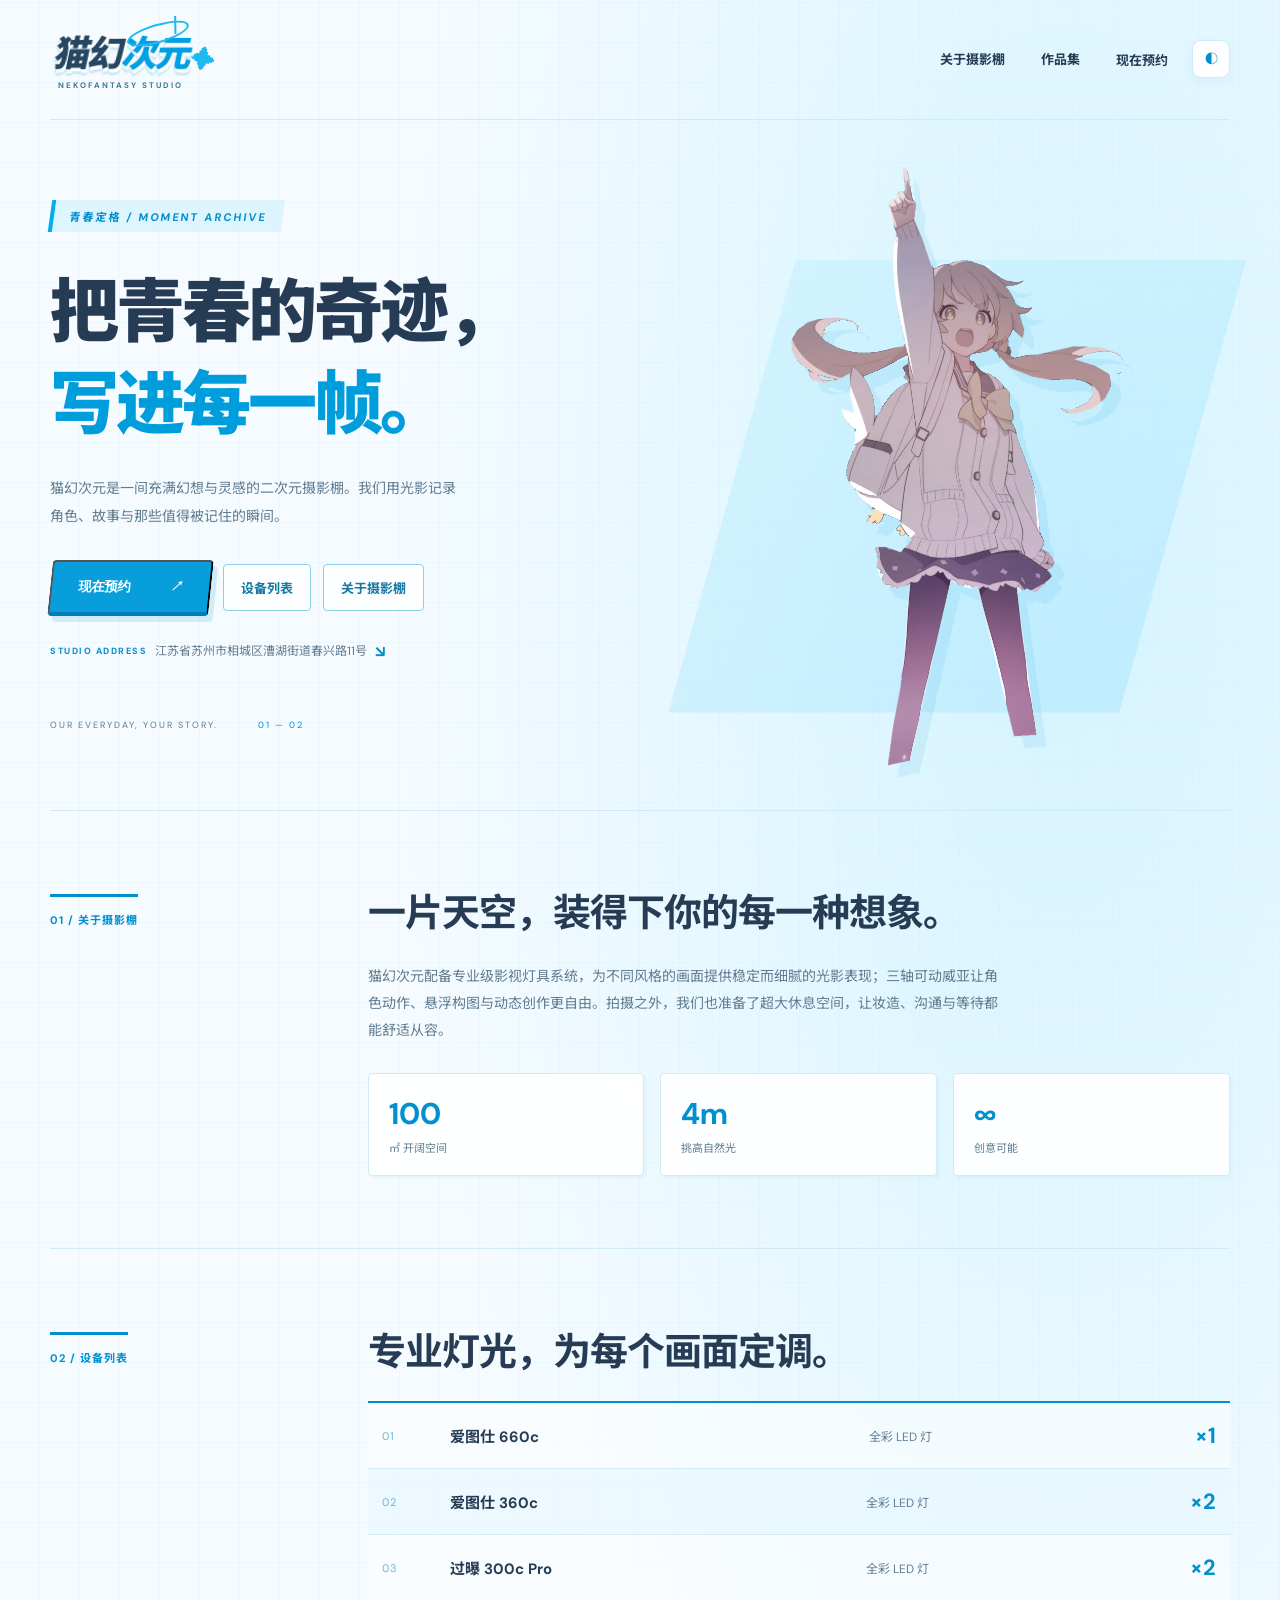
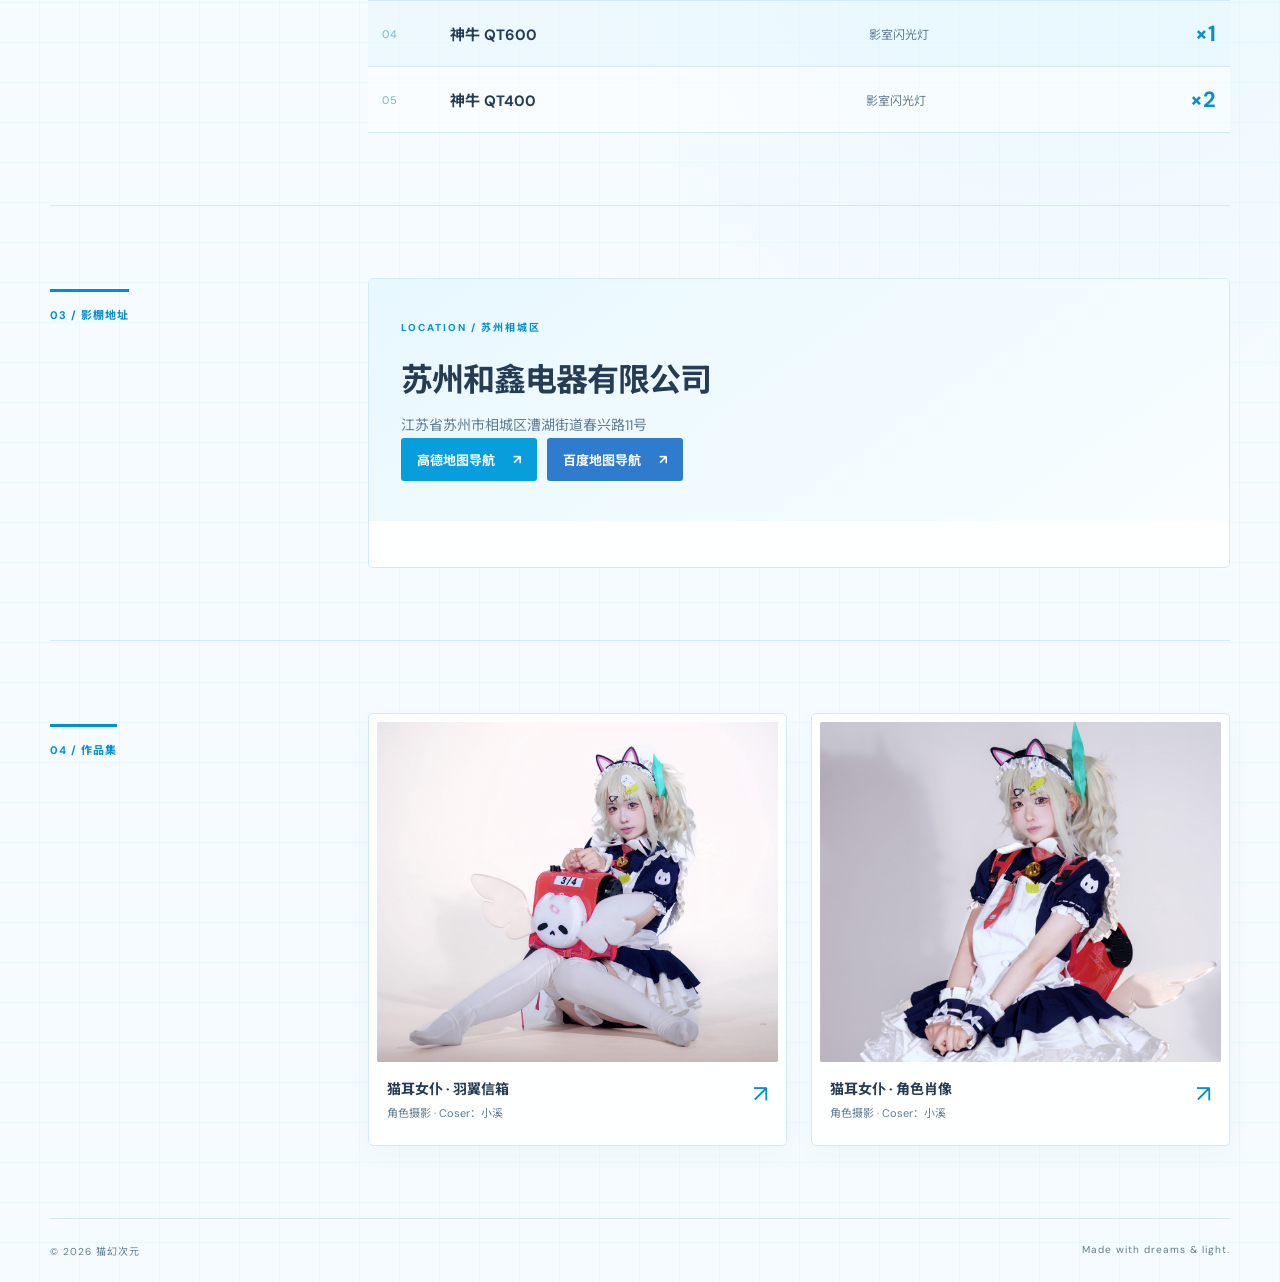
==== index.html @ fe834965 "更新双地图导航入口 移除内嵌地图，新增高德与百度地图导航按钮。" ====
<!doctype html>
<html lang="zh-CN">
<head>
  <meta charset="UTF-8" />
  <meta name="viewport" content="width=device-width, initial-scale=1.0" />
  <meta name="description" content="猫幻次元摄影棚：记录每一道光" />
  <title>猫幻次元 · 二次元摄影棚</title>
  <link rel="preconnect" href="https://fonts.googleapis.com" />
  <link rel="preconnect" href="https://fonts.gstatic.com" crossorigin />
  <link href="https://fonts.googleapis.com/css2?family=DM+Sans:wght@400;500;700&family=Noto+Sans+SC:wght@400;500;700;900&display=swap" rel="stylesheet" />
  <link rel="stylesheet" href="style.css" />
  <link rel="stylesheet" href="character.css" />
  <link rel="stylesheet" href="blue-campus.css" />
</head>
<body>
  <nav class="nav container">
    <a class="logo" href="#top" aria-label="猫幻次元首页"><span class="logo-halo" aria-hidden="true"></span><span class="logo-title"><span class="logo-neko">猫幻</span><span class="logo-dimension">次元</span></span><span class="logo-subtitle">NEKOFANTASY STUDIO</span><span class="logo-spark" aria-hidden="true">✦</span></a>
    <div class="nav-links"><a href="#about">关于摄影棚</a><a href="#work">作品集</a><button class="contact-trigger nav-contact" type="button">现在预约</button></div>
    <button class="theme-toggle" aria-label="切换深色模式">◐</button>
  </nav>

  <main id="top">
    <section class="hero container">
      <div class="hero-copy">
        <p class="eyebrow">青春定格 / MOMENT ARCHIVE</p>
        <h1>把青春的奇迹，<br /><em>写进每一帧。</em></h1>
        <p class="intro">猫幻次元是一间充满幻想与灵感的二次元摄影棚。我们用光影记录角色、故事与那些值得被记住的瞬间。</p>
        <div class="actions"><button class="button primary contact-trigger" type="button">现在预约 <span>↗</span></button><a class="button secondary" href="#equipment">设备列表</a><a class="button secondary" href="#about">关于摄影棚</a></div>
        <a class="hero-address" href="#location"><span>STUDIO ADDRESS</span> 江苏省苏州市相城区漕湖街道春兴路11号 <b>↘</b></a>
        <p class="hero-note">OUR EVERYDAY, YOUR STORY. <span>01 — 02</span></p>
      </div>
      <div class="hero-art" aria-label="二次元动漫少女"><img class="character-image" src="character-cutout.png" alt="举起手臂的动漫少女" /></div>
    </section>

    <section id="about" class="about container"><p class="section-number">01 / 关于摄影棚</p><div><h2>一片天空，装得下你的每一种想象。</h2><p>猫幻次元配备专业级影视灯具系统，为不同风格的画面提供稳定而细腻的光影表现；三轴可动威亚让角色动作、悬浮构图与动态创作更自由。拍摄之外，我们也准备了超大休息空间，让妆造、沟通与等待都能舒适从容。</p><div class="stats"><span><b>100</b>㎡ 开阔空间</span><span><b>4m</b> 挑高自然光</span><span><b>∞</b> 创意可能</span></div></div></section>

    <section id="equipment" class="equipment container"><p class="section-number">02 / 设备列表</p><div><h2>专业灯光，为每个画面定调。</h2><div class="equipment-list"><div class="equipment-item"><span class="equipment-index">01</span><strong>爱图仕 660c</strong><span class="equipment-type">全彩 LED 灯</span><b>×1</b></div><div class="equipment-item"><span class="equipment-index">02</span><strong>爱图仕 360c</strong><span class="equipment-type">全彩 LED 灯</span><b>×2</b></div><div class="equipment-item"><span class="equipment-index">03</span><strong>过曝 300c Pro</strong><span class="equipment-type">全彩 LED 灯</span><b>×2</b></div><div class="equipment-item"><span class="equipment-index">04</span><strong>神牛 QT600</strong><span class="equipment-type">影室闪光灯</span><b>×1</b></div><div class="equipment-item"><span class="equipment-index">05</span><strong>神牛 QT400</strong><span class="equipment-type">影室闪光灯</span><b>×2</b></div></div></div></section>

    <section id="location" class="location container"><p class="section-number">03 / 影棚地址</p><div class="location-content"><div class="address-card"><span class="address-label">LOCATION / 苏州相城区</span><h2>苏州和鑫电器有限公司</h2><p>江苏省苏州市相城区漕湖街道春兴路11号</p><div class="map-actions"><a class="map-link" href="https://uri.amap.com/search?keyword=%E6%B1%9F%E8%8B%8F%E7%9C%81%E8%8B%8F%E5%B7%9E%E5%B8%82%E7%9B%B8%E5%9F%8E%E5%8C%BA%E6%BC%95%E6%B9%96%E8%A1%97%E9%81%93%E6%98%A5%E5%85%B4%E8%B7%AF11%E5%8F%B7&view=map&callnative=0" target="_blank" rel="noreferrer">高德地图导航 <span>↗</span></a><a class="map-link baidu-map-link" href="https://api.map.baidu.com/geocoder?address=%E6%B1%9F%E8%8B%8F%E7%9C%81%E8%8B%8F%E5%B7%9E%E5%B8%82%E7%9B%B8%E5%9F%8E%E5%8C%BA%E6%BC%95%E6%B9%96%E8%A1%97%E9%81%93%E6%98%A5%E5%85%B4%E8%B7%AF11%E5%8F%B7&output=html" target="_blank" rel="noreferrer">百度地图导航 <span>↗</span></a></div></div></div></section>

    <section id="work" class="work container"><p class="section-number">04 / 作品集</p><div class="projects"><article><div class="project-image project-a"><img src="work-xiaoxi-01.png" alt="Coser 小溪的横幅作品" /><span>作品档案 / 01</span></div><div class="project-meta"><div><h3>猫耳女仆 · 羽翼信箱</h3><p>角色摄影 · Coser：小溪</p></div><span class="arrow">↗</span></div></article><article><div class="project-image project-b"><img src="work-xiaoxi-02.png" alt="Coser 小溪的竖幅作品" /><span>作品档案 / 02</span></div><div class="project-meta"><div><h3>猫耳女仆 · 角色肖像</h3><p>角色摄影 · Coser：小溪</p></div><span class="arrow">↗</span></div></article></div></section>

  </main>
  <footer class="container"><span>© 2026 猫幻次元</span><span>Made with dreams & light.</span></footer>
  <div class="contact-modal" id="contact-modal" aria-hidden="true" role="dialog" aria-modal="true" aria-labelledby="contact-title">
    <div class="modal-backdrop" data-close-contact></div>
    <div class="modal-card"><button class="modal-close" type="button" aria-label="关闭预约窗口" data-close-contact>×</button><span class="modal-label">BOOKING / 微信</span><h2 id="contact-title">现在预约拍摄</h2><p>添加微信，获取档期与拍摄咨询。</p><strong>sakuraneko1210</strong></div>
  </div>
  <script src="script.js?v=2"></script>
</body>
</html>
---- style.css ----
:root{--ink:#f5f0ff;--muted:#b9b4d8;--pink:#ff72c6;--cyan:#68eaff;--line:#403c70}*{box-sizing:border-box}html{scroll-behavior:smooth}body{margin:0;background:linear-gradient(145deg,#101329,#281536);color:var(--ink);font-family:'DM Sans','Noto Sans SC',sans-serif}.container{width:min(1120px,calc(100% - 64px));margin:auto}.nav{display:flex;justify-content:space-between;align-items:center;padding:28px 0}.logo{font-size:28px;font-weight:900;color:#fff;text-shadow:0 0 14px var(--pink)}.logo span,em{color:var(--pink)}.nav-links{display:flex;gap:32px;font-weight:700}.nav-links a:hover{color:var(--cyan)}.theme-toggle{border:1px solid var(--cyan);color:var(--cyan);background:#20204a;border-radius:50%;width:38px;height:38px}.hero{min-height:640px;display:grid;grid-template-columns:1fr 1fr;align-items:center;gap:50px}.eyebrow,.section-number{color:var(--cyan);font-size:12px;letter-spacing:2px;font-weight:700}h1{font-size:clamp(58px,8vw,104px);line-height:.98;margin:24px 0;text-shadow:4px 5px #633b81}.intro{max-width:440px;color:var(--muted);line-height:1.9}.actions{margin-top:34px}.button{padding:15px 22px;border-radius:25px;font-weight:700}.primary{background:linear-gradient(100deg,var(--pink),#a66bff);box-shadow:0 0 22px #ff72c666}.primary span{color:var(--cyan);margin-left:20px}.hero-art{height:480px;position:relative;border:2px solid #ffffffaa;border-radius:28px;background:linear-gradient(145deg,#29205b,#4e276d,#182d60);overflow:hidden;box-shadow:0 0 45px #8c6aff66}.character-image{position:absolute;left:50%;bottom:-35px;transform:translateX(-50%);width:145%;height:120%;object-fit:cover;object-position:50% 34%;mix-blend-mode:screen;filter:saturate(1.12) contrast(1.05)}.hero-art:after{content:'猫幻次元';position:absolute;bottom:28px;left:0;right:0;text-align:center;letter-spacing:8px}.art-label{position:absolute;right:24px;top:24px;color:var(--cyan);font-size:11px;letter-spacing:2px}.about,.work,.contact{border-top:1px solid var(--line);padding:100px 0;display:grid;grid-template-columns:1fr 3fr;gap:30px}.about h2,.contact h2{font-size:clamp(32px,4vw,56px);line-height:1.15}.about p:not(.section-number),.project-meta p{color:var(--muted);line-height:1.9}.stats{display:flex;gap:35px;color:var(--muted)}.stats b{display:block;font-size:28px;color:var(--pink)}.projects{display:grid;grid-template-columns:1fr 1fr;gap:24px}.project-image{height:380px;border:2px solid #fff9;border-radius:25px}.project-a{background:linear-gradient(135deg,#ee71a8,#6a4cc2)}.project-b{background:linear-gradient(135deg,#4392c5,#24236b)}.project-image span{display:inline-block;margin:20px;background:#15152dcc;border:1px solid var(--cyan);border-radius:13px;padding:7px}.project-meta{display:flex;justify-content:space-between;padding:17px 7px}.arrow{color:var(--pink);font-size:24px}footer{border-top:1px solid var(--line);padding:24px 0 35px;color:var(--muted);font-size:12px;display:flex;justify-content:space-between}@media(max-width:700px){.container{width:calc(100% - 40px)}.nav-links{display:none}.hero{display:block;padding:70px 0}.hero-art{height:330px;margin-top:60px}.about,.work,.contact{display:block;padding:70px 0}.projects{grid-template-columns:1fr}.project-image{height:300px}}
---- character.css ----
.hero-art {
  height: 580px;
  border: 0;
  border-radius: 0;
  background: transparent;
  box-shadow: none;
  overflow: visible;
  display: flex;
  justify-content: center;
  align-items: center;
}
.hero-art::after { content: none; }
.character-image {
  position: static;
  transform: none;
  width: 100%;
  height: 100%;
  object-fit: contain;
  mix-blend-mode: normal;
  filter: drop-shadow(0 8px 22px #a66bff30);
}
@media (max-width: 700px) {
  .hero-art { height: 460px; margin-top: 36px; }
}
---- blue-campus.css ----
:root {
  --ink: #263c54;
  --muted: #617c90;
  --paper: #f5fbff;
  --surface: #ffffffed;
  --pink: #008fcf;
  --cyan: #008fcf;
  --line: #d2eaf6;
}
body {
  background: radial-gradient(ellipse at 83% 20%, #b8edff88, transparent 45%),
    repeating-linear-gradient(0deg, transparent 0 39px, #72c5ef12 39px 40px),
    repeating-linear-gradient(90deg, transparent 0 39px, #72c5ef12 39px 40px), var(--paper);
  color: var(--ink);
}
a { color: inherit; text-decoration: none; }
em { font-style: normal; }
.container { width: min(1180px, calc(100% - 64px)); }
.nav { padding: 24px 0; border-bottom: 1px solid var(--line); gap: 24px; }
.logo { position:relative; display:inline-flex; flex-direction:column; flex-shrink:0; padding:10px 23px 6px 5px; font-style:normal; text-shadow:none; isolation:isolate; }
.logo span { margin:0; }
.logo-title { display:flex; position:relative; z-index:1; font-size:36px; font-weight:900; line-height:1.1; letter-spacing:-2px; transform:skew(-12deg); -webkit-text-stroke:1px #fff; paint-order:stroke fill; filter:drop-shadow(2px 3px 0 #ffffff) drop-shadow(0 3px 0 #74c9ed55); }
.logo .logo-neko { color:#254762; }
.logo .logo-dimension { color:#009fe3; }
.logo .logo-subtitle { margin-top:7px; padding-left:3px; color:#427793; font-size:8px; font-weight:700; line-height:1; letter-spacing:2px; }
.logo-halo { position:absolute; width:64px; height:19px; border:2px solid #20b8f0; border-radius:50%; top:0; right:24px; transform:rotate(-16deg); z-index:2; pointer-events:none; }
.logo-halo::after { content:''; position:absolute; width:2px; height:18px; background:#20b8f0; top:-5px; right:10px; transform:rotate(15deg); }
.logo .logo-spark { position:absolute; color:#20b8f0; right:0; top:25px; font-size:24px; line-height:1; transform:rotate(12deg); }
body.dark .logo .logo-neko { color:#e2f4ff; }
body.dark .logo-title { -webkit-text-stroke:1px #14283c; filter:drop-shadow(2px 3px 0 #14283c); }
body.dark .logo .logo-subtitle { color:#99cfe8; }
.nav-links { margin-left: auto; gap: 36px; font-size: 13px; align-items:center; }
.nav-links a { padding: 10px 0; border-bottom: 2px solid transparent; }
.nav-links a:hover { border-color: var(--cyan); }
.nav-contact { border:0; padding:10px 0; background:transparent; color:inherit; font:inherit; cursor:pointer; }
.nav-contact:hover { color:var(--cyan); }
.theme-toggle { background: var(--surface); color: var(--cyan); border-color: var(--line); border-radius: 9px; cursor: pointer; box-shadow: 0 4px 12px #2995c510; }
.hero { min-height: 690px; grid-template-columns: 1.12fr 1fr; gap: 24px; position: relative; }
.hero-copy { position: relative; z-index: 2; padding: 60px 0; }
.eyebrow { display: inline-block; padding: 8px 16px; border-left: 4px solid #00aeec; background: #b9eaff66; transform: skew(-8deg); font-size: 11px; letter-spacing: 2px; }
h1 { font-size: clamp(42px, 5.4vw, 70px); line-height: 1.32; letter-spacing: -3px; color: var(--ink); text-shadow: none; margin: 24px 0; font-weight: 900; }
h1 em { color: #009ddd; position: relative; }
.intro { font-size: 14px; max-width: 410px; line-height: 2; }
.actions { margin-top: 30px; display:flex; flex-wrap:wrap; gap:12px; align-items:center; }
.primary { display: inline-flex; align-items: center; gap: 40px; padding: 16px 26px; color: white; border-radius: 4px; background: #079edb; border-bottom: 4px solid #007bb7; box-shadow: 5px 6px 0 #a7dff280; transform: skew(-6deg); transition: transform .2s, background .2s; }
.primary span { color: white; margin: 0; }
.primary:hover { background: #008bc6; transform: skew(-6deg) translateY(-3px); }
.secondary { padding:13px 17px; border:1px solid #8ccfe9; border-radius:4px; background:#ffffffcc; color:#167aa4; font-size:13px; transition:background .2s,border-color .2s; }
.secondary:hover { background:#e5f7ff; border-color:#079edb; }
.hero-address { display:flex; align-items:center; flex-wrap:wrap; gap:8px; width:fit-content; margin-top:22px; color:var(--muted); font-size:12px; line-height:1.7; }
.hero-address span { color:var(--cyan); font-size:9px; letter-spacing:1.5px; font-weight:700; }
.hero-address b { color:var(--cyan); font-size:16px; }
.hero-note { color: var(--muted); margin-top: 54px; font-size: 9px; letter-spacing: 2px; display: flex; gap: 40px; }
.hero-note span { color: var(--cyan); }
.hero-art { height: 620px; position: relative; isolation: isolate; }
.hero-art::before { content: ''; position: absolute; z-index: -1; inset: 17% -3% 10%; background: linear-gradient(145deg,#c8f1ff99,#77d6fc44); clip-path: polygon(22% 0,100% 0,78% 100%,0 100%); }
.character-image { filter: drop-shadow(10px 12px 0 #008ecc15); }
.about, .equipment, .location, .work { padding: 72px 0; grid-template-columns: 1fr 3fr; border-color: var(--line); }
.section-number { font-size: 11px; letter-spacing: 1px; border-top: 3px solid var(--cyan); padding-top: 14px; width: fit-content; }
.about h2 { font-size: clamp(25px,3vw,38px); line-height: 1.6; margin: 0 0 20px; letter-spacing: -1px; }
.about p:not(.section-number) { font-size: 14px; max-width: 640px; }
.stats { margin-top: 30px; gap: 16px; }
.stats > span { flex: 1; background: var(--surface); border: 1px solid var(--line); border-radius: 4px; padding: 20px; font-size: 11px; box-shadow: 3px 3px 0 #b6e3f333; }
.stats b { color: var(--cyan); font-size: 30px; margin-bottom: 6px; }
.equipment { display:grid; gap:30px; border-top:1px solid var(--line); }
.equipment h2 { margin:0 0 24px; font-size:clamp(25px,3vw,38px); letter-spacing:-1px; }
.equipment-list { border-top:2px solid var(--cyan); }
.equipment-item { display:grid; grid-template-columns:52px 1.3fr 1fr auto; align-items:center; gap:16px; min-height:66px; padding:12px 14px; border-bottom:1px solid var(--line); background:#ffffff88; }
.equipment-item:nth-child(even) { background:#e9f8ff99; }
.equipment-index { color:#6ab5d6; font-size:11px; letter-spacing:1px; }
.equipment-item strong { font-size:15px; }
.equipment-type { color:var(--muted); font-size:12px; }
.equipment-item b { color:var(--cyan); font-size:22px; }
.location { display:grid; gap:30px; border-top:1px solid var(--line); }
.location-content { min-height:290px; border:1px solid var(--line); border-radius:5px; overflow:hidden; background:var(--surface); }
.address-card { padding:40px 32px; background:linear-gradient(145deg,#e8f8ff,#f9fdff); display:flex; flex-direction:column; align-items:flex-start; }
.address-label { color:var(--cyan); font-size:10px; letter-spacing:2px; font-weight:700; }
.address-card h2 { margin:20px 0 12px; font-size:clamp(22px,2.5vw,32px); letter-spacing:-1px; }
.address-card p { margin:0; color:var(--muted); line-height:1.8; font-size:14px; }
.map-actions { display:flex; flex-wrap:wrap; gap:10px; margin-top:auto; }
.map-link { display:inline-flex; gap:18px; align-items:center; padding:12px 16px; background:#079edb; color:#fff; border-radius:3px; font-size:13px; font-weight:700; }
.baidu-map-link { background:#2f7cce; }
.projects { min-width: 0; }
.projects article { min-width: 0; background: var(--surface); border: 1px solid var(--line); border-radius: 5px; padding: 8px; box-shadow: 0 8px 25px #1475aa09; }
.project-image { height: 340px; border: 0; border-radius: 2px; position: relative; overflow: hidden; background:#eaf7fc; }
.project-image img { width:100%; height:100%; display:block; object-fit:cover; transition:transform .35s ease; }
.project-a img { object-position:62% 50%; }
.project-b img { object-position:50% 24%; }
.projects article:hover .project-image img { transform:scale(1.025); }
.project-a { background: linear-gradient(145deg,#dff5ff,#93d3ed); }
.project-b { background: linear-gradient(145deg,#ddf5fa,#acc5e6); }
.project-image::after { content: ''; }
.project-image span { position: relative; z-index: 1; background: #ffffffe0; color: #0076a8; border: 0; border-radius: 2px; margin: 14px; font-size: 10px; letter-spacing: 1px; }
.project-meta { padding: 16px 10px 8px; }
.project-meta h3 { font-size: 14px; margin: 0; }
.project-meta p { font-size: 11px; margin: 5px 0; }
.arrow { color: var(--cyan); }
footer { padding: 24px 0; font-size: 10px; letter-spacing: 1px; }
.contact-modal { position:fixed; inset:0; z-index:20; display:grid; place-items:center; padding:24px; opacity:0; visibility:hidden; transition:opacity .2s,visibility .2s; }
.contact-modal.is-open { opacity:1; visibility:visible; }
.modal-backdrop { position:absolute; inset:0; background:#173c5688; backdrop-filter:blur(5px); }
.modal-card { position:relative; width:min(420px,100%); padding:42px; border:1px solid #a9dced; border-radius:8px; background:#f8fdff; box-shadow:10px 10px 0 #078fca33; }
.modal-label { color:var(--cyan); font-size:10px; font-weight:700; letter-spacing:2px; }
.modal-card h2 { margin:16px 0 10px; font-size:28px; color:var(--ink); }
.modal-card p { margin:0; color:var(--muted); font-size:14px; }
.modal-card strong { display:block; margin-top:25px; padding:14px 16px; border-left:4px solid var(--cyan); background:#dcf5ff; color:#007ead; font-size:20px; letter-spacing:.5px; }
.modal-close { position:absolute; top:13px; right:16px; border:0; background:transparent; color:var(--muted); font-size:28px; cursor:pointer; }
body.dark { --ink: #e2f4ff; --muted: #aac6d9; --paper: #14283c; --surface: #203950; --line: #34516b; }
:focus-visible { outline: 3px solid #ffca61; outline-offset: 5px; }
@media(max-width:900px) {
  .container { width: calc(100% - 40px); }
  .hero { min-height: 600px; gap: 0; }
  .hero-art { height: 510px; }
  .about, .equipment, .location, .work { grid-template-columns: 1fr; gap: 24px; }
}
@media(max-width:700px) {
  .nav { flex-wrap: wrap; gap: 16px; }
  .logo-title { font-size:30px; }
  .logo .logo-subtitle { font-size:7px; letter-spacing:1.4px; }
  .nav-links { display: flex; gap: 16px; font-size: 11px; }
  .nav-contact { font-size:11px; }
  .theme-toggle { width: 30px; height: 30px; }
  .hero { display: flex; flex-direction: column; padding: 20px 0 0; }
  .hero-copy { width: 100%; padding: 24px 0 0; }
  h1 { font-size: clamp(38px,9vw,58px); letter-spacing: -2px; }
  .hero-note { margin-top: 32px; }
  .hero-address { margin-top:18px; font-size:11px; }
  .actions { gap:8px; }
  .secondary { padding:12px 13px; font-size:12px; }
  .hero-art { height: 470px; width: 100%; margin-top: 15px; }
  .stats { gap: 8px; }
  .stats > span { padding: 14px 10px; }
  .about, .equipment, .location, .work { padding: 44px 0; }
  .equipment-item { grid-template-columns:32px 1fr auto; gap:8px; }
  .equipment-type { grid-column:2; }
  .address-card { min-height:260px; padding:30px 24px; }
  .projects { grid-template-columns: 1fr; }
  .project-image { height: min(108vw, 520px); }
}
@media(prefers-reduced-motion:reduce) { html { scroll-behavior:auto; } .primary { transition:none; } }
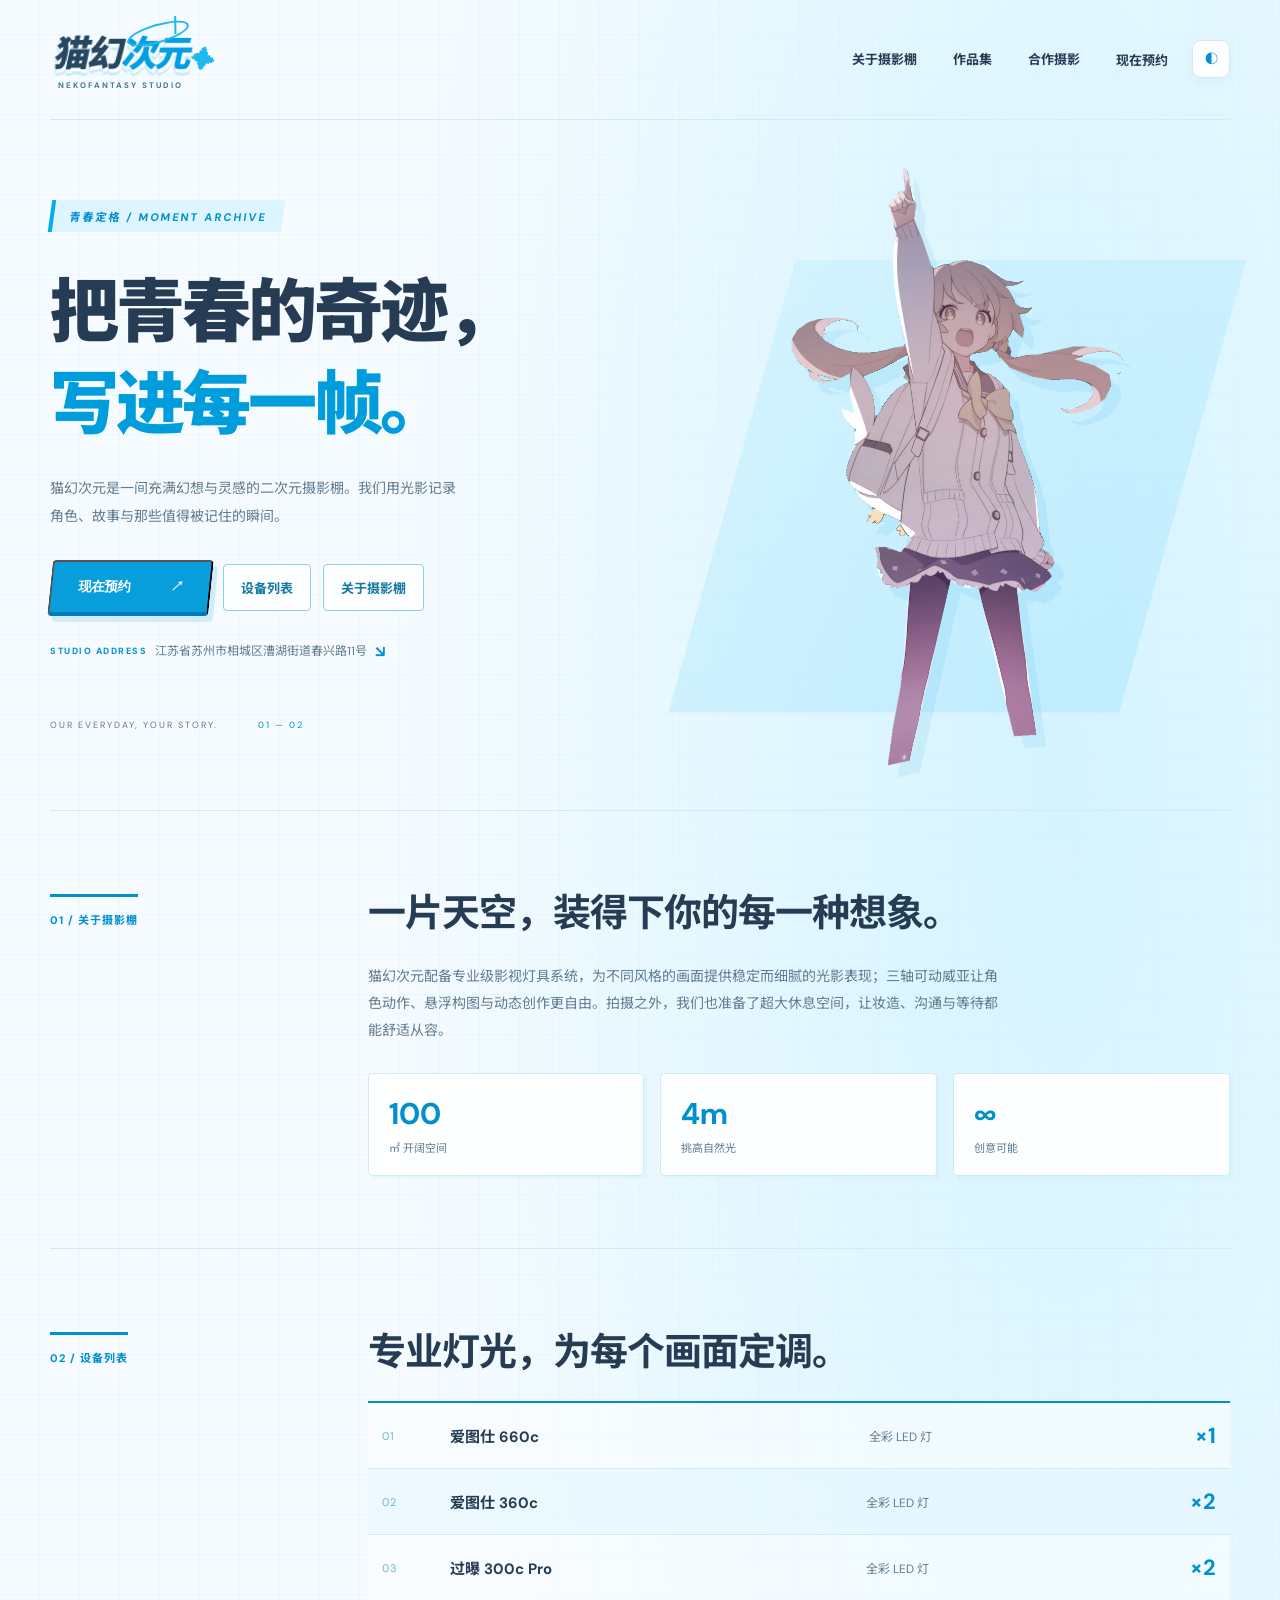
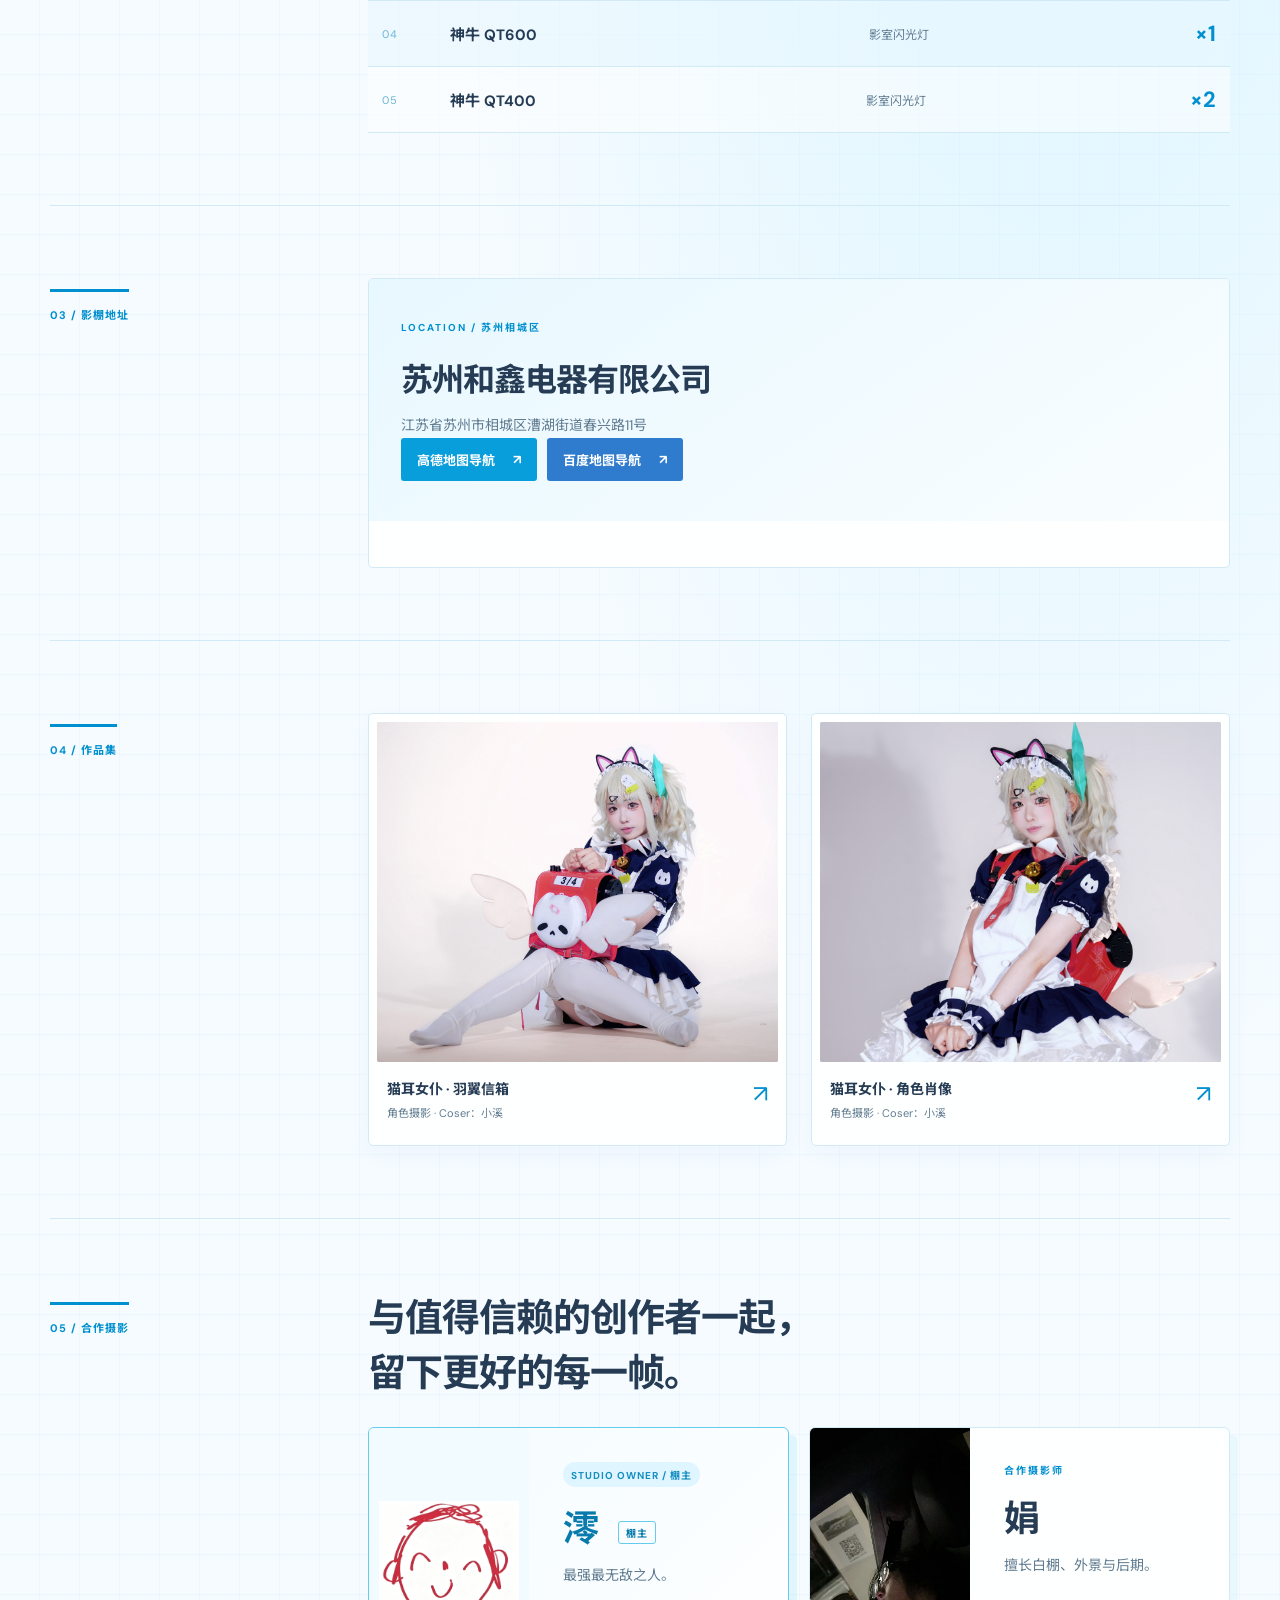
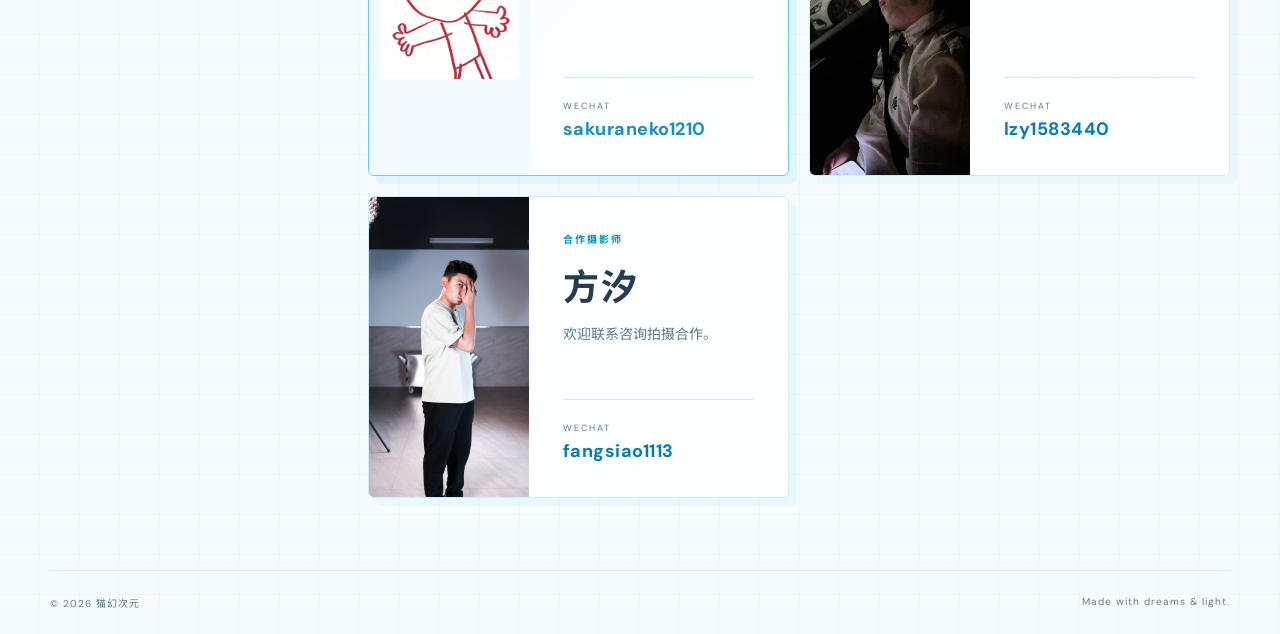
==== commit 162a7dfc: "更新合作摄影阵容与棚主视觉" ====
--- a/index.html
+++ b/index.html
@@ -15,7 +15,7 @@
 <body>
   <nav class="nav container">
     <a class="logo" href="#top" aria-label="猫幻次元首页"><span class="logo-halo" aria-hidden="true"></span><span class="logo-title"><span class="logo-neko">猫幻</span><span class="logo-dimension">次元</span></span><span class="logo-subtitle">NEKOFANTASY STUDIO</span><span class="logo-spark" aria-hidden="true">✦</span></a>
-    <div class="nav-links"><a href="#about">关于摄影棚</a><a href="#work">作品集</a><button class="contact-trigger nav-contact" type="button">现在预约</button></div>
+    <div class="nav-links"><a href="#about">关于摄影棚</a><a href="#work">作品集</a><a href="#partners">合作摄影</a><button class="contact-trigger nav-contact" type="button">现在预约</button></div>
     <button class="theme-toggle" aria-label="切换深色模式">◐</button>
   </nav>
 
@@ -40,6 +40,8 @@
 
     <section id="work" class="work container"><p class="section-number">04 / 作品集</p><div class="projects"><article><div class="project-image project-a"><img src="work-xiaoxi-01.png" alt="Coser 小溪的横幅作品" /><span>作品档案 / 01</span></div><div class="project-meta"><div><h3>猫耳女仆 · 羽翼信箱</h3><p>角色摄影 · Coser：小溪</p></div><span class="arrow">↗</span></div></article><article><div class="project-image project-b"><img src="work-xiaoxi-02.png" alt="Coser 小溪的竖幅作品" /><span>作品档案 / 02</span></div><div class="project-meta"><div><h3>猫耳女仆 · 角色肖像</h3><p>角色摄影 · Coser：小溪</p></div><span class="arrow">↗</span></div></article></div></section>
 
+    <section id="partners" class="partners container"><p class="section-number">05 / 合作摄影</p><div><h2>与值得信赖的创作者一起，<br />留下更好的每一帧。</h2><div class="partner-list"><article class="partner-card mio-card"><img src="partner-mio.png" alt="棚主澪" /><div class="partner-info"><span class="partner-role">STUDIO OWNER / 棚主</span><h3>澪 <b>棚主</b></h3><p>最强最无敌之人。</p><div class="partner-wechat"><span>WECHAT</span><strong>sakuraneko1210</strong></div></div></article><article class="partner-card"><img src="partner-juan.jpg" alt="合作摄影师娟" /><div class="partner-info"><span class="partner-role">合作摄影师</span><h3>娟</h3><p>擅长白棚、外景与后期。</p><div class="partner-wechat"><span>WECHAT</span><strong>lzy1583440</strong></div></div></article><article class="partner-card"><img src="partner-fangxi.png" alt="合作摄影师方汐" /><div class="partner-info"><span class="partner-role">合作摄影师</span><h3>方汐</h3><p>欢迎联系咨询拍摄合作。</p><div class="partner-wechat"><span>WECHAT</span><strong>fangsiao1113</strong></div></div></article></div></div></section>
+
   </main>
   <footer class="container"><span>© 2026 猫幻次元</span><span>Made with dreams & light.</span></footer>
   <div class="contact-modal" id="contact-modal" aria-hidden="true" role="dialog" aria-modal="true" aria-labelledby="contact-title">
--- a/blue-campus.css
+++ b/blue-campus.css
@@ -55,7 +55,7 @@
 .hero-art { height: 620px; position: relative; isolation: isolate; }
 .hero-art::before { content: ''; position: absolute; z-index: -1; inset: 17% -3% 10%; background: linear-gradient(145deg,#c8f1ff99,#77d6fc44); clip-path: polygon(22% 0,100% 0,78% 100%,0 100%); }
 .character-image { filter: drop-shadow(10px 12px 0 #008ecc15); }
-.about, .equipment, .location, .work { padding: 72px 0; grid-template-columns: 1fr 3fr; border-color: var(--line); }
+.about, .equipment, .location, .work, .partners { padding: 72px 0; grid-template-columns: 1fr 3fr; border-color: var(--line); }
 .section-number { font-size: 11px; letter-spacing: 1px; border-top: 3px solid var(--cyan); padding-top: 14px; width: fit-content; }
 .about h2 { font-size: clamp(25px,3vw,38px); line-height: 1.6; margin: 0 0 20px; letter-spacing: -1px; }
 .about p:not(.section-number) { font-size: 14px; max-width: 640px; }
@@ -95,6 +95,24 @@
 .project-meta h3 { font-size: 14px; margin: 0; }
 .project-meta p { font-size: 11px; margin: 5px 0; }
 .arrow { color: var(--cyan); }
+.partners { display:grid; gap:30px; border-top:1px solid var(--line); }
+.partners h2 { margin:0 0 26px; font-size:clamp(25px,3vw,38px); line-height:1.45; letter-spacing:-1px; }
+.partner-list { display:grid; grid-template-columns:repeat(2,minmax(0,1fr)); gap:20px; }
+.partner-card { display:grid; grid-template-columns:160px 1fr; min-height:300px; overflow:hidden; border:1px solid var(--line); border-radius:6px; background:var(--surface); box-shadow:8px 8px 0 #9bdcf022; }
+.partner-card img { width:100%; height:100%; min-height:300px; object-fit:cover; object-position:50% 42%; filter:brightness(1.08) saturate(.88); }
+.mio-card { border-color:#63ccef; box-shadow:8px 8px 0 #63ccef26; background:linear-gradient(135deg,#f4fcff,#fff); }
+.mio-card img { object-fit:contain; padding:10px; background:#f2fbff; filter:none; }
+.mio-card .partner-role, .mio-card .partner-wechat strong { color:#168fc2; }
+.mio-card .partner-role { display:inline-flex; align-items:center; padding:5px 8px; border-radius:999px; background:#dff5ff; letter-spacing:1px; }
+.mio-card .partner-info h3 { color:#087bac; }
+.mio-card .partner-info h3 b { display:inline-block; margin-left:8px; padding:3px 7px; border:1px solid #63ccef; border-radius:3px; font-size:10px; font-weight:700; vertical-align:middle; letter-spacing:1px; }
+.partner-info { padding:34px; display:flex; flex-direction:column; align-items:flex-start; }
+.partner-role { color:var(--cyan); font-size:10px; font-weight:700; letter-spacing:2px; }
+.partner-info h3 { margin:12px 0; font-size:36px; letter-spacing:2px; }
+.partner-info p { margin:0; color:var(--muted); font-size:14px; }
+.partner-wechat { width:100%; margin-top:auto; padding-top:22px; border-top:1px solid var(--line); }
+.partner-wechat span { display:block; color:var(--muted); font-size:9px; letter-spacing:2px; }
+.partner-wechat strong { display:block; margin-top:5px; color:#087bb0; font-size:18px; letter-spacing:.5px; }
 footer { padding: 24px 0; font-size: 10px; letter-spacing: 1px; }
 .contact-modal { position:fixed; inset:0; z-index:20; display:grid; place-items:center; padding:24px; opacity:0; visibility:hidden; transition:opacity .2s,visibility .2s; }
 .contact-modal.is-open { opacity:1; visibility:visible; }
@@ -111,7 +129,7 @@
   .container { width: calc(100% - 40px); }
   .hero { min-height: 600px; gap: 0; }
   .hero-art { height: 510px; }
-  .about, .equipment, .location, .work { grid-template-columns: 1fr; gap: 24px; }
+  .about, .equipment, .location, .work, .partners { grid-template-columns: 1fr; gap: 24px; }
 }
 @media(max-width:700px) {
   .nav { flex-wrap: wrap; gap: 16px; }
@@ -130,11 +148,16 @@
   .hero-art { height: 470px; width: 100%; margin-top: 15px; }
   .stats { gap: 8px; }
   .stats > span { padding: 14px 10px; }
-  .about, .equipment, .location, .work { padding: 44px 0; }
+  .about, .equipment, .location, .work, .partners { padding: 44px 0; }
   .equipment-item { grid-template-columns:32px 1fr auto; gap:8px; }
   .equipment-type { grid-column:2; }
   .address-card { min-height:260px; padding:30px 24px; }
   .projects { grid-template-columns: 1fr; }
   .project-image { height: min(108vw, 520px); }
+  .partner-list { grid-template-columns:1fr; }
+  .partner-card { grid-template-columns:130px 1fr; min-height:270px; }
+  .partner-card img { min-height:270px; }
+  .partner-info { padding:24px 18px; }
+  .partner-info h3 { margin:8px 0; font-size:28px; }
 }
 @media(prefers-reduced-motion:reduce) { html { scroll-behavior:auto; } .primary { transition:none; } }
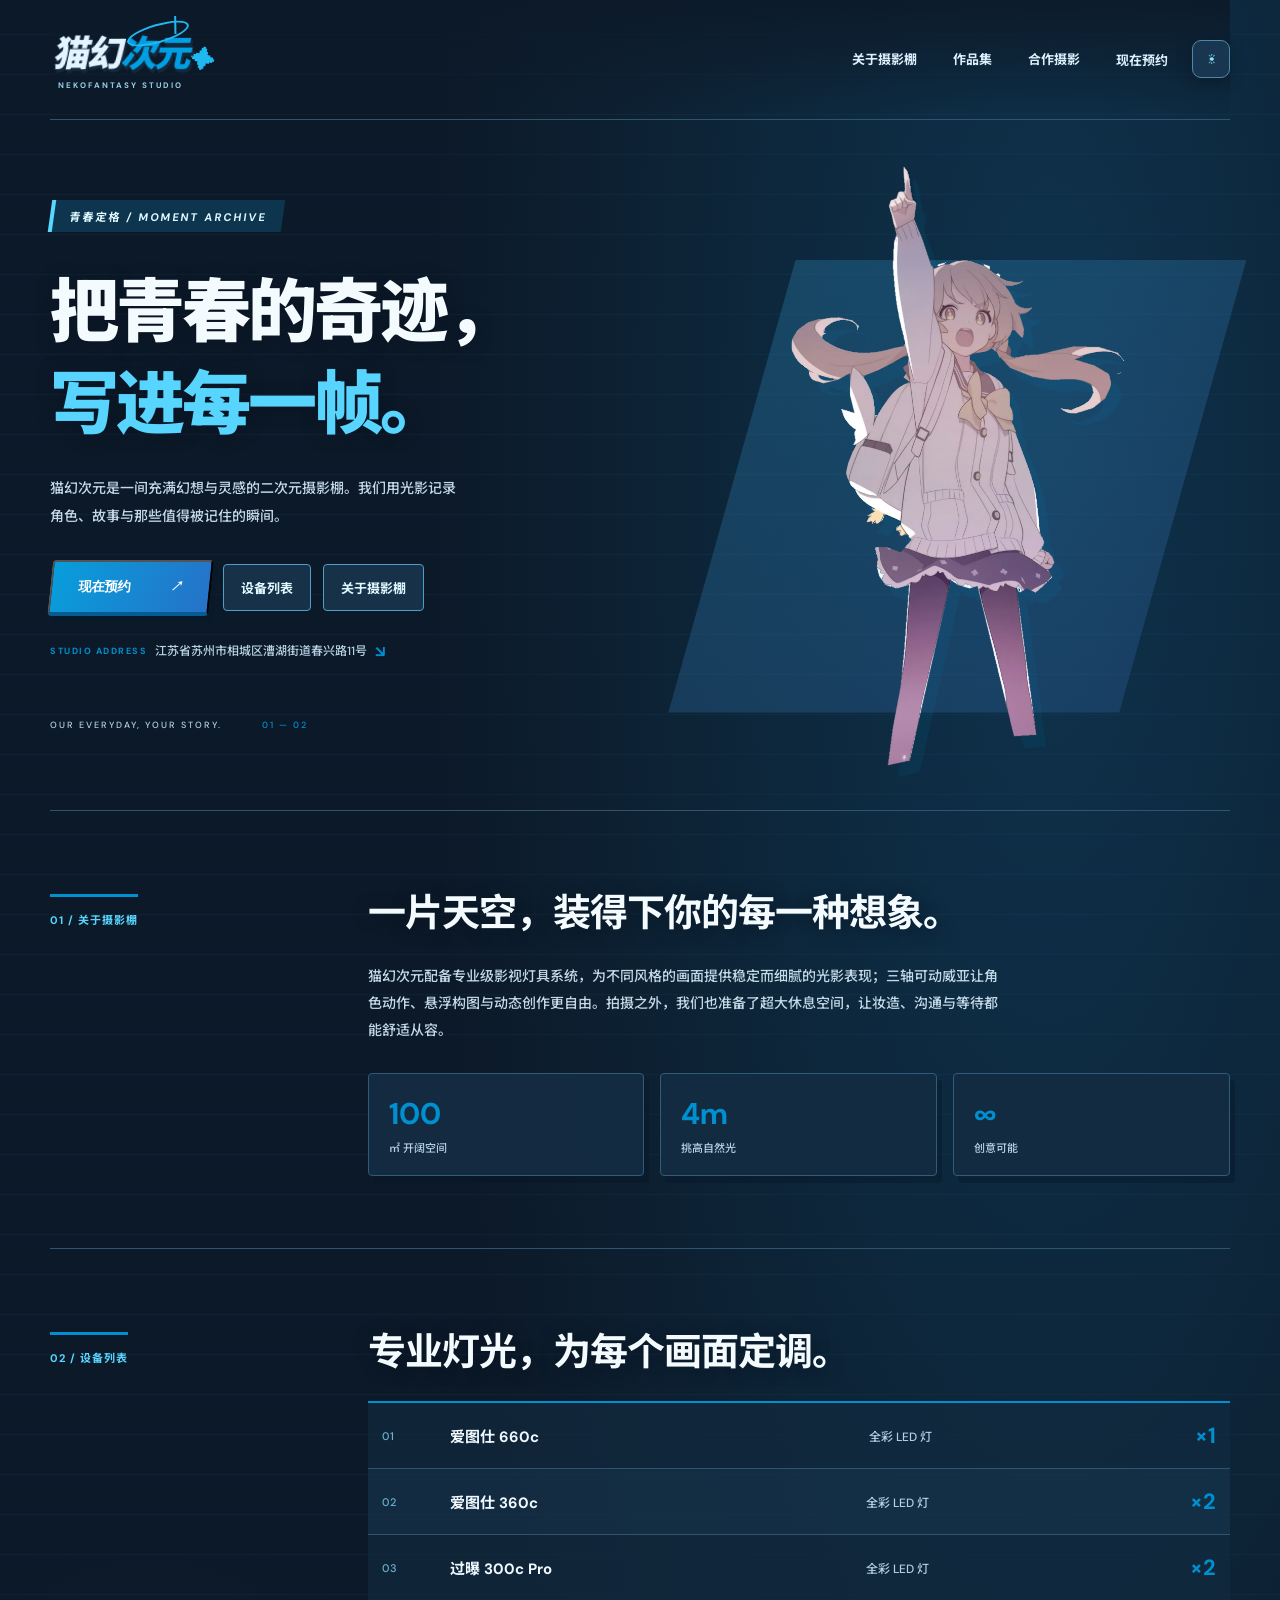
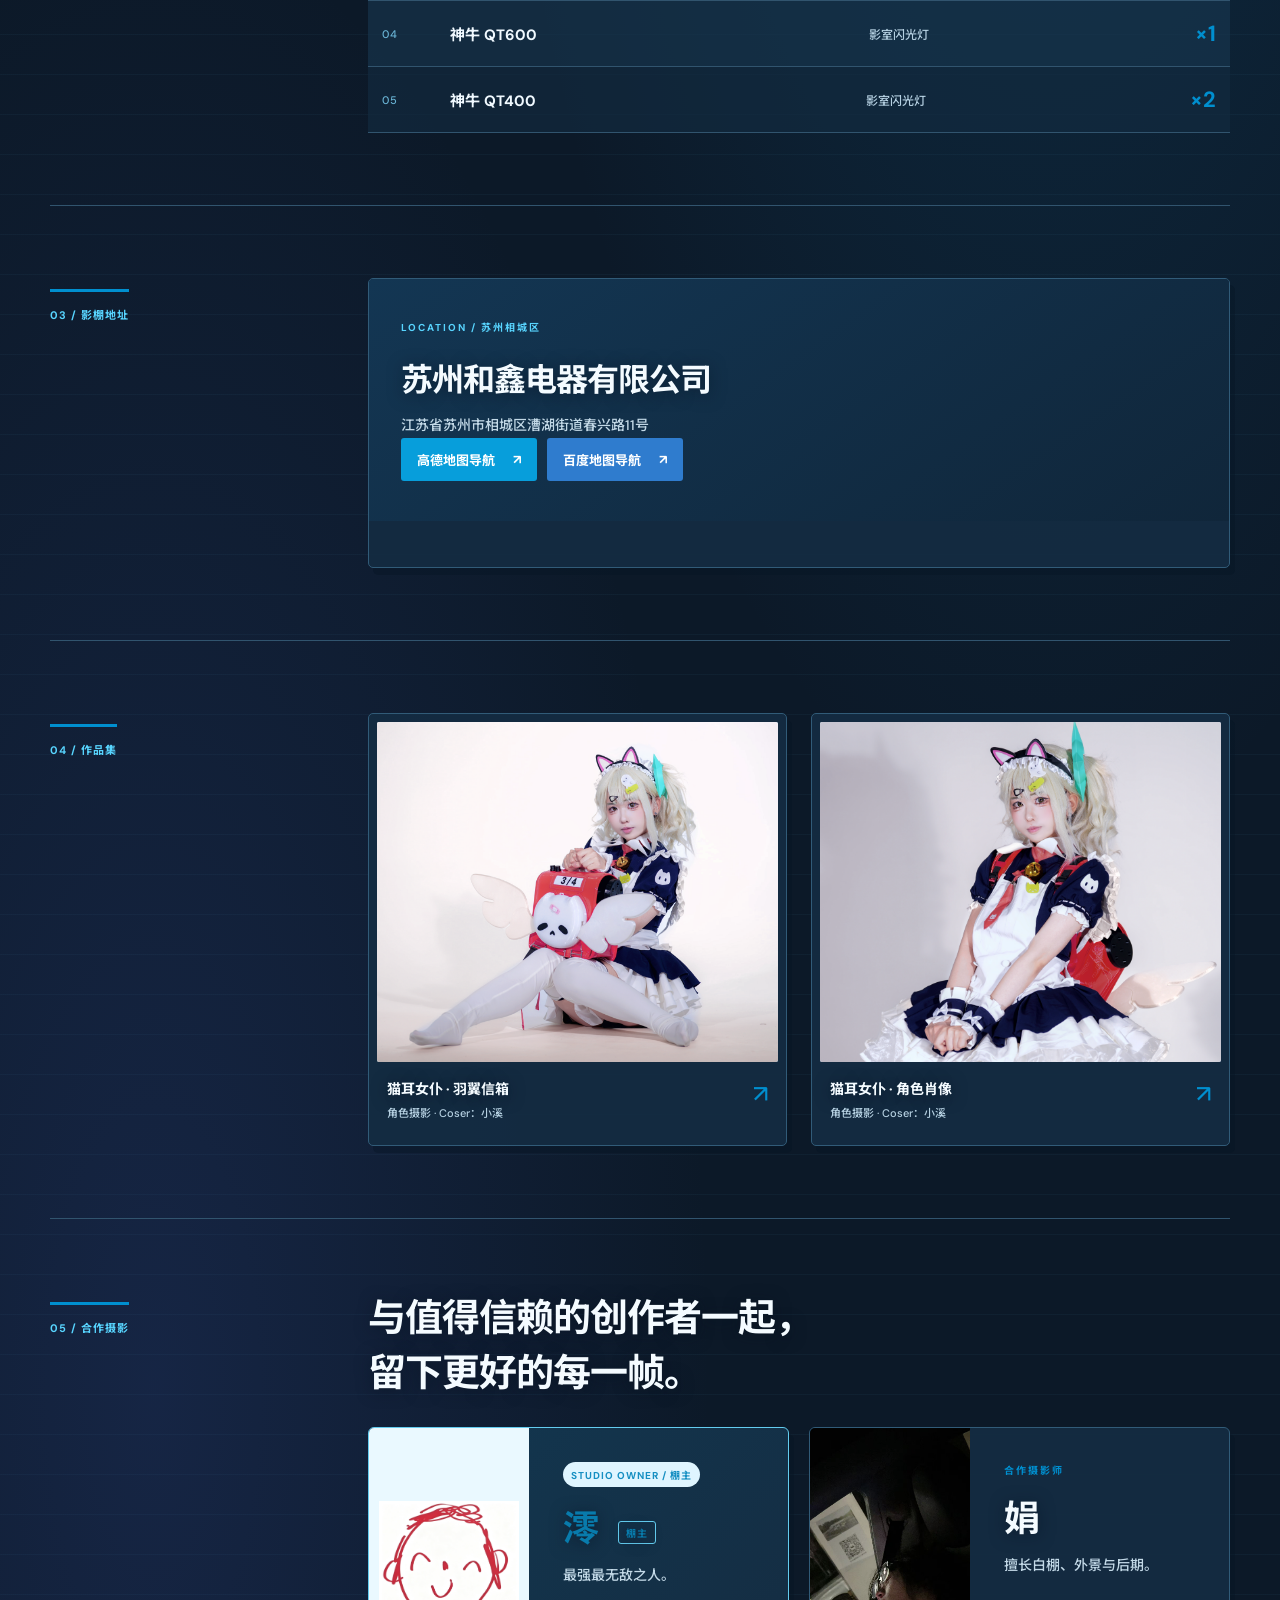
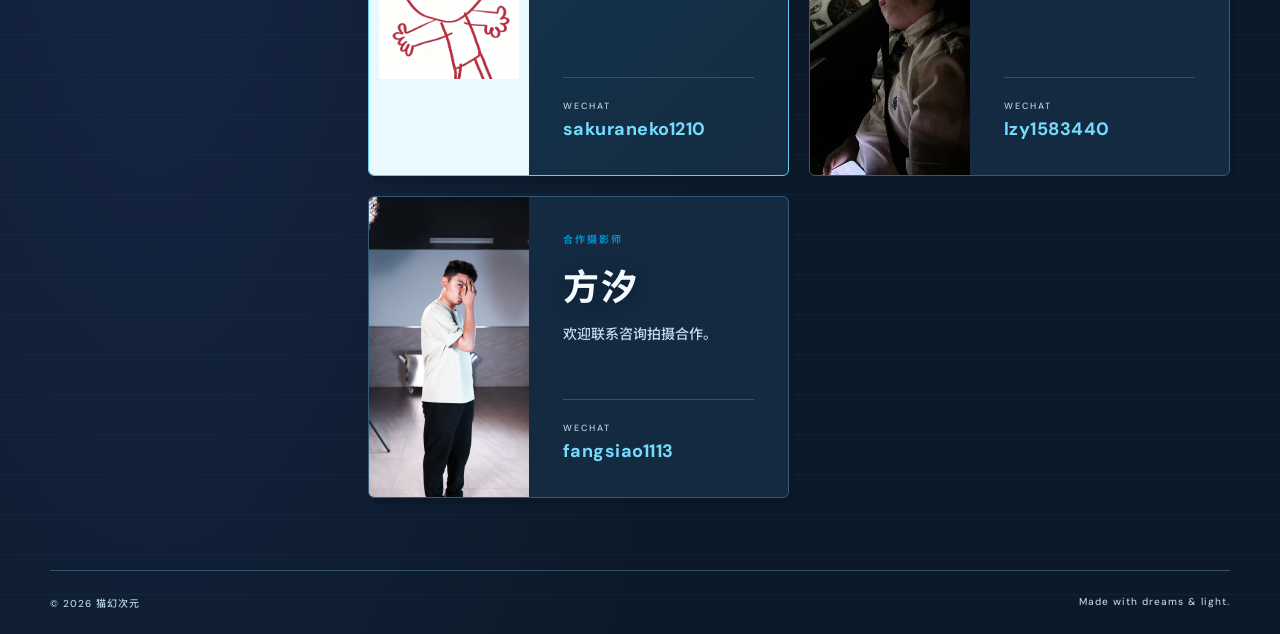
==== commit fa21e118: "刷新自动主题脚本缓存" ====
--- a/index.html
+++ b/index.html
@@ -48,6 +48,6 @@
     <div class="modal-backdrop" data-close-contact></div>
     <div class="modal-card"><button class="modal-close" type="button" aria-label="关闭预约窗口" data-close-contact>×</button><span class="modal-label">BOOKING / 微信</span><h2 id="contact-title">现在预约拍摄</h2><p>添加微信，获取档期与拍摄咨询。</p><strong>sakuraneko1210</strong></div>
   </div>
-  <script src="script.js?v=2"></script>
+  <script src="script.js?v=3"></script>
 </body>
 </html>
--- a/blue-campus.css
+++ b/blue-campus.css
@@ -123,7 +123,42 @@
 .modal-card p { margin:0; color:var(--muted); font-size:14px; }
 .modal-card strong { display:block; margin-top:25px; padding:14px 16px; border-left:4px solid var(--cyan); background:#dcf5ff; color:#007ead; font-size:20px; letter-spacing:.5px; }
 .modal-close { position:absolute; top:13px; right:16px; border:0; background:transparent; color:var(--muted); font-size:28px; cursor:pointer; }
-body.dark { --ink: #e2f4ff; --muted: #aac6d9; --paper: #14283c; --surface: #203950; --line: #34516b; }
+body.dark {
+  --ink: #f0f9ff;
+  --muted: #b6d1e2;
+  --paper: #0c1928;
+  --surface: #142b40ed;
+  --line: #31546e;
+  background: radial-gradient(ellipse at 82% 12%, #12669555, transparent 42%),
+    radial-gradient(ellipse at 12% 78%, #334a9940, transparent 35%),
+    repeating-linear-gradient(0deg, transparent 0 39px, #65c9f00b 39px 40px), var(--paper);
+  font-weight: 500;
+  text-rendering: optimizeLegibility;
+}
+body.dark h1, body.dark h2, body.dark h3 { color: #f4fbff; text-shadow: 0 2px 16px #07101e88; }
+body.dark h1 em, body.dark .section-number, body.dark .address-label { color: #58d5ff; }
+body.dark .intro, body.dark .about p:not(.section-number), body.dark .partner-info p, body.dark .address-card p { color: #c3d9e7; }
+body.dark .nav { border-color: #31546e; background: linear-gradient(180deg, #0c1928e8, #0c192800); }
+body.dark .nav-links a, body.dark .nav-contact { color: #dceffc; }
+body.dark .nav-links a:hover, body.dark .nav-contact:hover { color: #72ddff; }
+body.dark .theme-toggle { background: #193650; color: #8ce7ff; border-color: #4c89a9; box-shadow: 0 4px 16px #00000044; }
+body.dark .eyebrow { background: #116c9855; border-color: #59d8ff; color: #dff7ff; }
+body.dark .secondary { background: #17354dde; border-color: #4d9fc4; color: #dff7ff; }
+body.dark .secondary:hover { background: #205173; border-color: #78e0ff; }
+body.dark .primary { background: linear-gradient(110deg, #079edb, #2672c9); border-bottom-color: #065b92; box-shadow: 5px 6px 0 #061a2b99; }
+body.dark .hero-art::before { background: linear-gradient(145deg, #2a8bb955, #4779cf33); }
+body.dark .stats > span, body.dark .projects article, body.dark .partner-card, body.dark .location-content { background: #142c42f2; border-color: #315b78; box-shadow: 5px 7px 0 #06152366; }
+body.dark .equipment-item { background: #132b40aa; border-color: #31546e; }
+body.dark .equipment-item:nth-child(even) { background: #17354daa; }
+body.dark .address-card { background: linear-gradient(145deg, #133653, #10263a); }
+body.dark .project-image span { background: #10263ae8; color: #8ce7ff; }
+body.dark .mio-card { background: linear-gradient(135deg, #123750, #152b40); border-color: #63ccef; }
+body.dark .mio-card img { background: #eaf9ff; }
+body.dark .partner-wechat { border-color: #31546e; }
+body.dark .partner-wechat strong { color: #75dcff; }
+body.dark .modal-backdrop { background: #030a13bd; }
+body.dark .modal-card { background: #142c42; border-color: #4b91b2; box-shadow: 10px 10px 0 #020a12aa; }
+body.dark .modal-card strong { background: #0d3853; color: #9beaff; }
 :focus-visible { outline: 3px solid #ffca61; outline-offset: 5px; }
 @media(max-width:900px) {
   .container { width: calc(100% - 40px); }
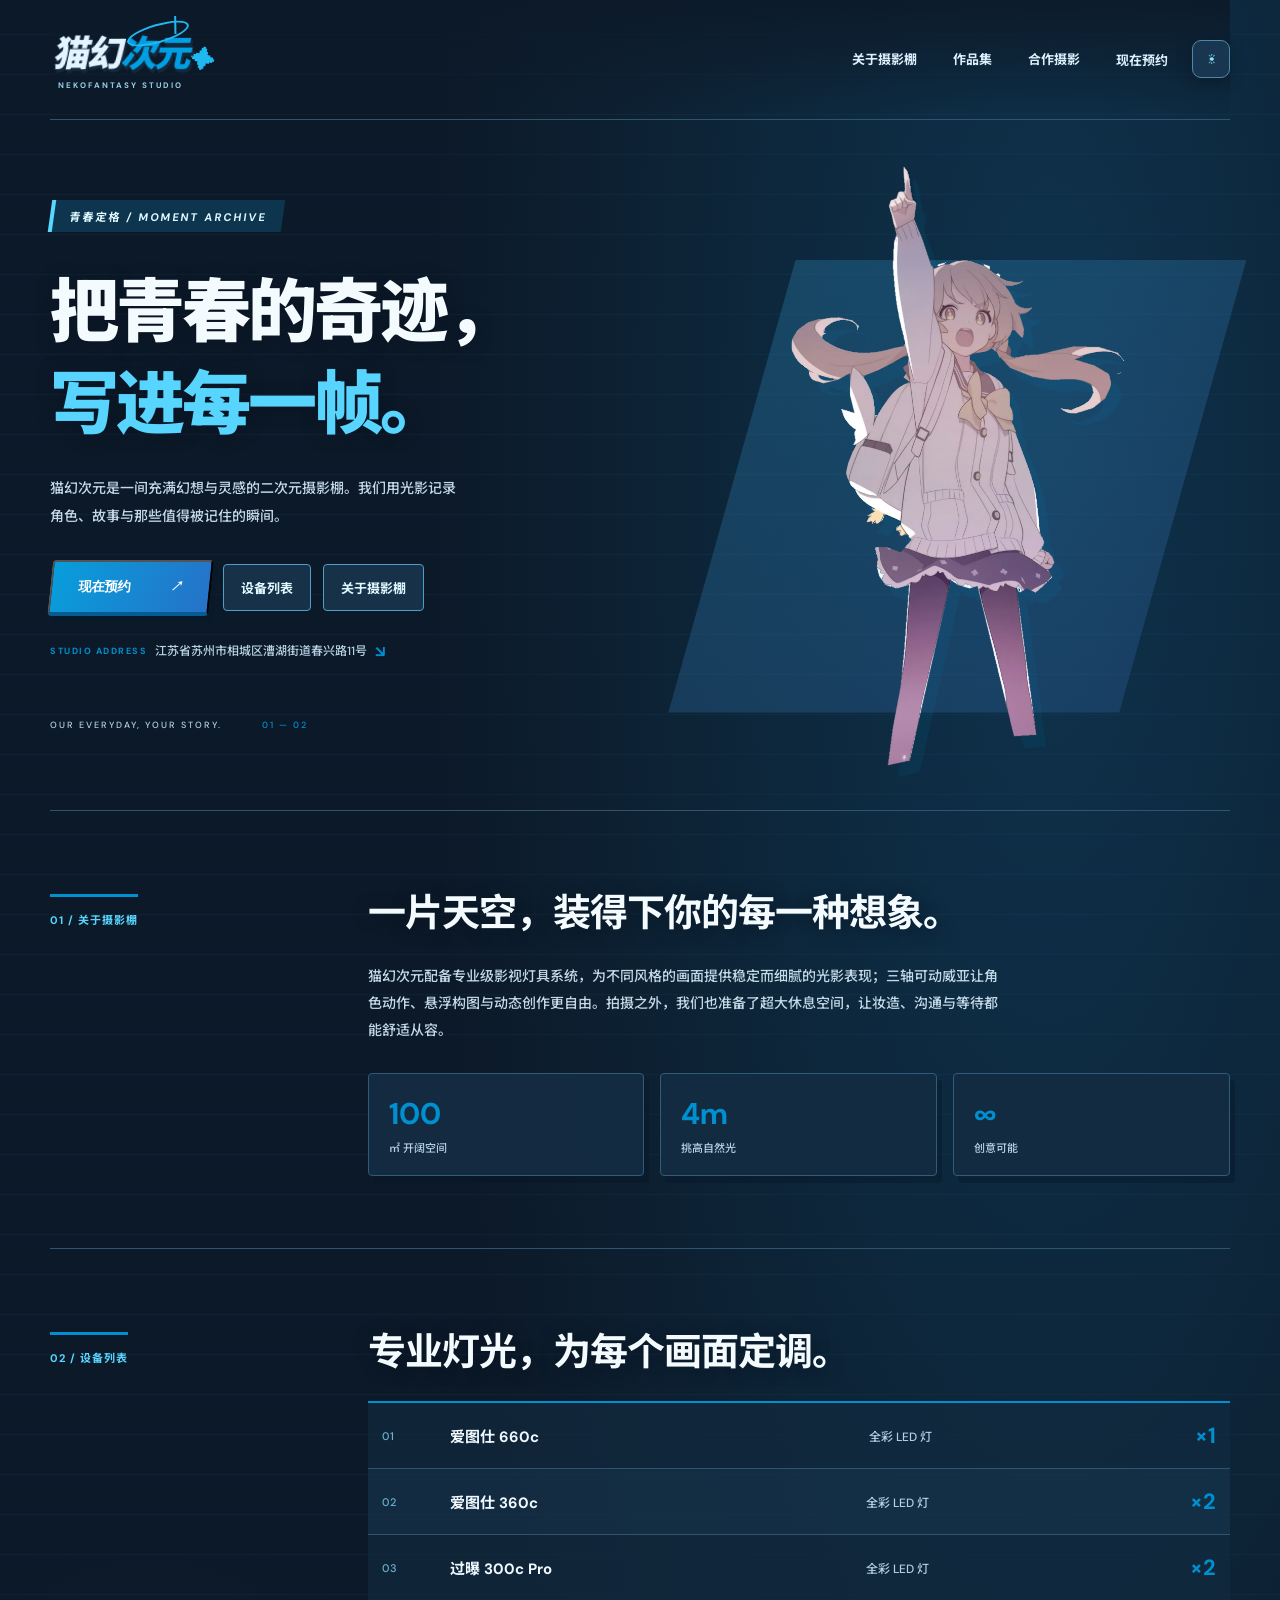
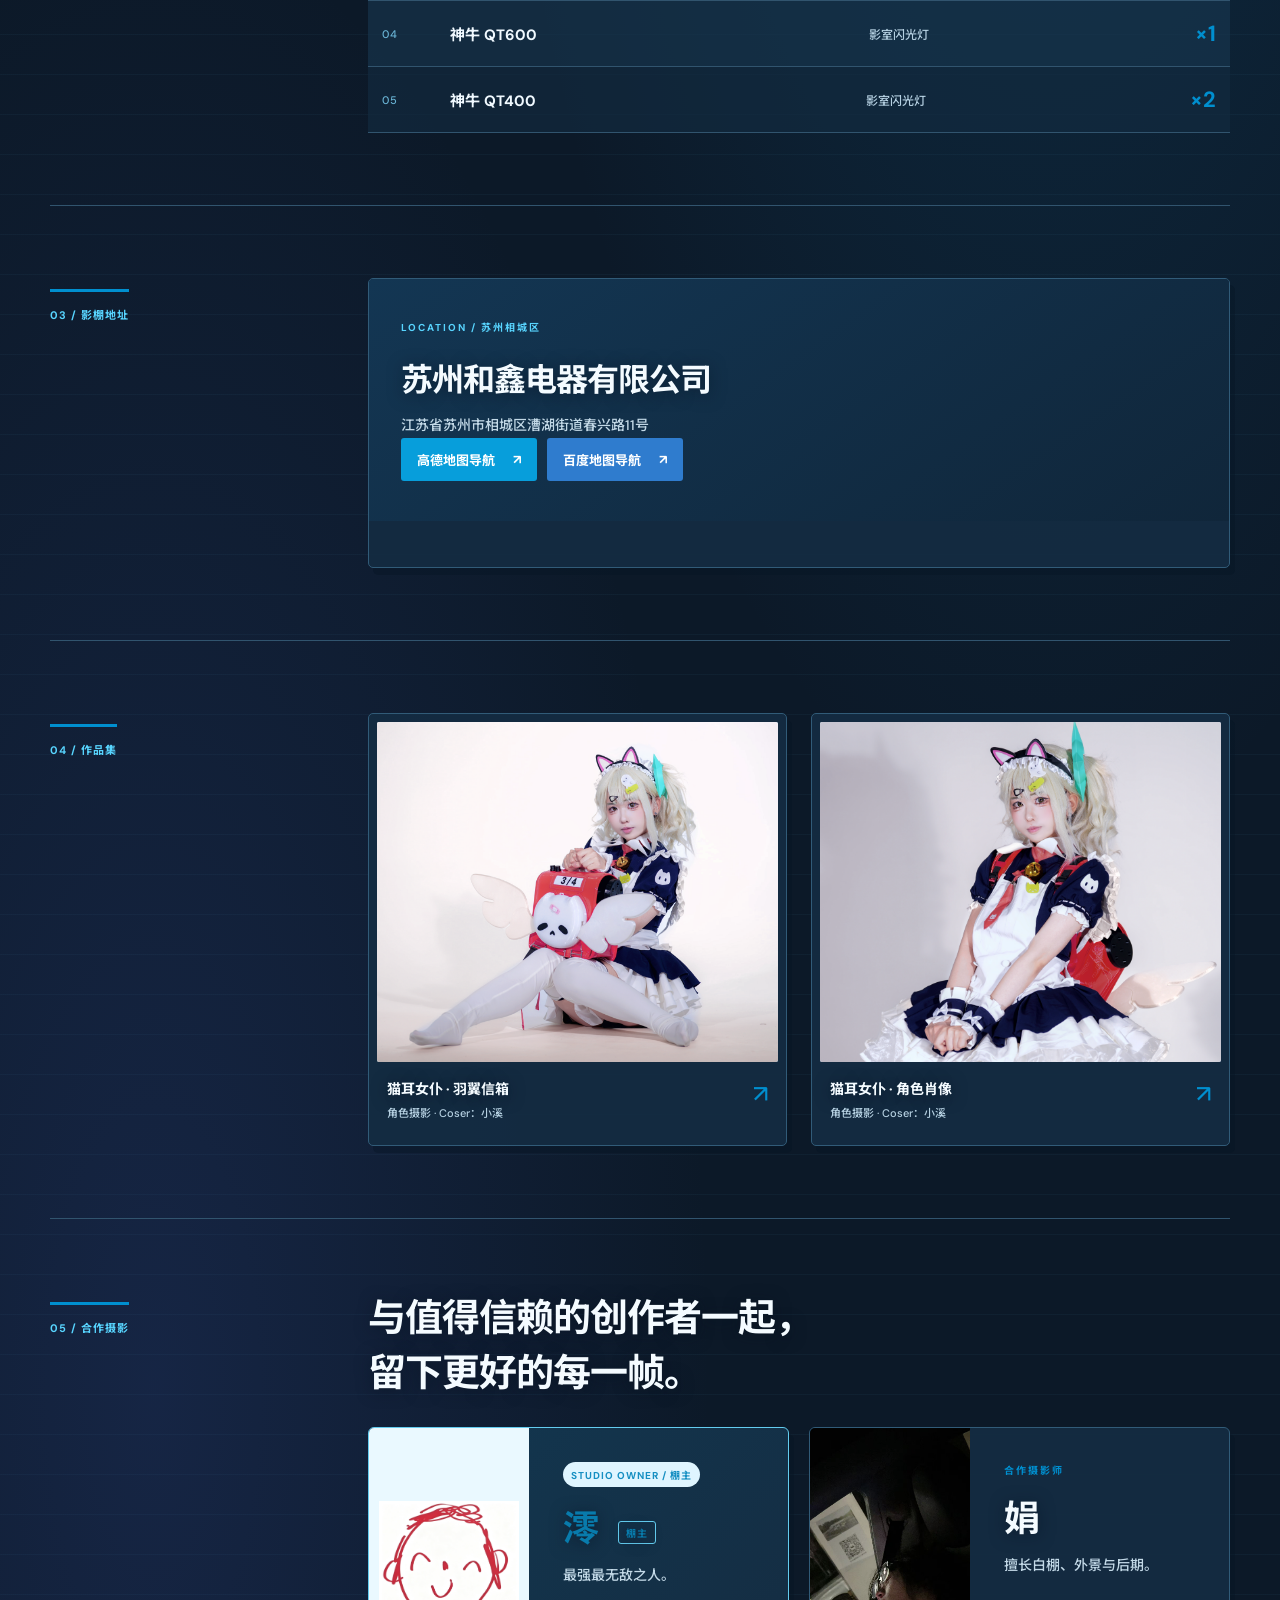
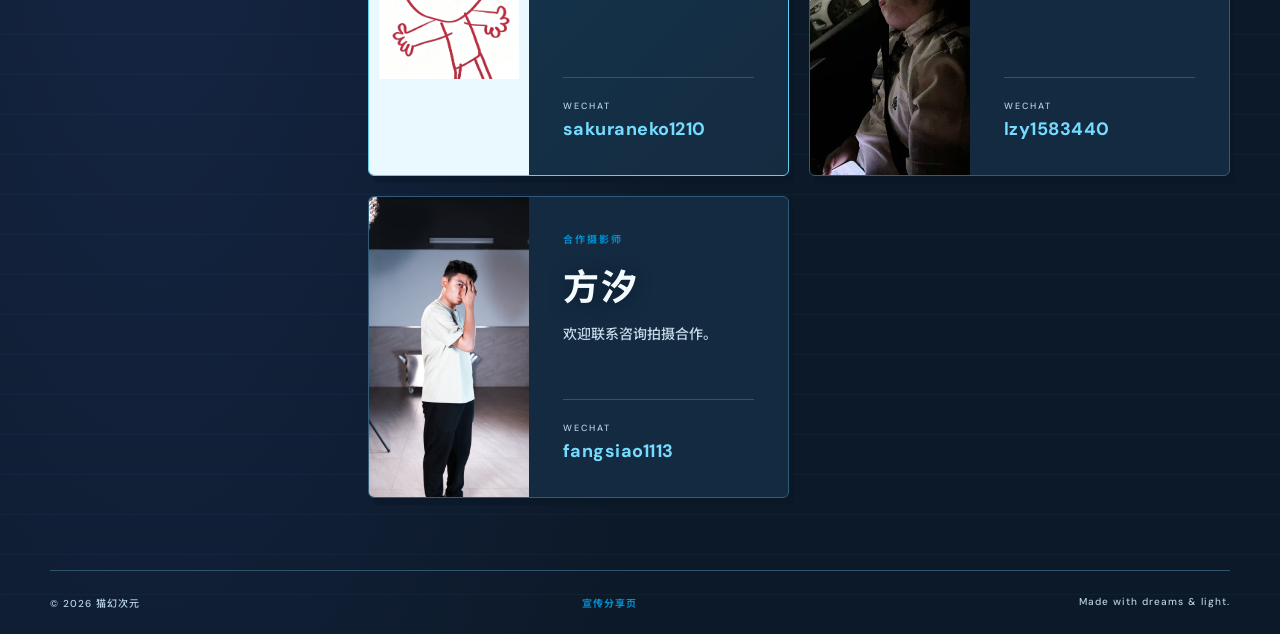
==== commit 02175ad4: "优化搜索展示并新增宣传分享页" ====
--- a/index.html
+++ b/index.html
@@ -3,14 +3,27 @@
 <head>
   <meta charset="UTF-8" />
   <meta name="viewport" content="width=device-width, initial-scale=1.0" />
-  <meta name="description" content="猫幻次元摄影棚：记录每一道光" />
-  <title>猫幻次元 · 二次元摄影棚</title>
+  <meta name="description" content="猫幻次元是位于苏州相城区的二次元 Cosplay 摄影棚，配备专业影视灯具、三轴可动威亚与超大休息空间，提供白棚、外景与角色摄影创作支持。" />
+  <meta name="keywords" content="苏州摄影棚,相城区摄影棚,苏州Cos摄影,Cosplay摄影棚,二次元摄影棚,白棚,威亚摄影,猫幻次元" />
+  <link rel="canonical" href="https://nekosakura64.github.io/nekofantasy-studio/" />
+  <meta property="og:type" content="website" />
+  <meta property="og:locale" content="zh_CN" />
+  <meta property="og:title" content="猫幻次元｜苏州相城区二次元 Cosplay 摄影棚" />
+  <meta property="og:description" content="专业灯具、三轴可动威亚与超大休息空间，让角色故事在光影中成真。" />
+  <meta property="og:url" content="https://nekosakura64.github.io/nekofantasy-studio/" />
+  <meta property="og:image" content="https://nekosakura64.github.io/nekofantasy-studio/work-xiaoxi-01.png" />
+  <meta name="twitter:card" content="summary_large_image" />
+  <meta name="twitter:title" content="猫幻次元｜苏州相城区二次元 Cosplay 摄影棚" />
+  <meta name="twitter:description" content="专业灯具、三轴可动威亚与超大休息空间。" />
+  <meta name="twitter:image" content="https://nekosakura64.github.io/nekofantasy-studio/work-xiaoxi-01.png" />
+  <title>猫幻次元｜苏州相城区二次元 Cosplay 摄影棚</title>
   <link rel="preconnect" href="https://fonts.googleapis.com" />
   <link rel="preconnect" href="https://fonts.gstatic.com" crossorigin />
   <link href="https://fonts.googleapis.com/css2?family=DM+Sans:wght@400;500;700&family=Noto+Sans+SC:wght@400;500;700;900&display=swap" rel="stylesheet" />
   <link rel="stylesheet" href="style.css" />
   <link rel="stylesheet" href="character.css" />
   <link rel="stylesheet" href="blue-campus.css" />
+  <script type="application/ld+json">{"@context":"https://schema.org","@type":"LocalBusiness","name":"猫幻次元","description":"苏州相城区二次元 Cosplay 摄影棚，提供白棚、外景与角色摄影创作支持。","url":"https://nekosakura64.github.io/nekofantasy-studio/","image":"https://nekosakura64.github.io/nekofantasy-studio/work-xiaoxi-01.png","address":{"@type":"PostalAddress","addressCountry":"CN","addressRegion":"江苏省","addressLocality":"苏州市相城区","streetAddress":"漕湖街道春兴路11号"}}</script>
 </head>
 <body>
   <nav class="nav container">
@@ -43,7 +56,7 @@
     <section id="partners" class="partners container"><p class="section-number">05 / 合作摄影</p><div><h2>与值得信赖的创作者一起，<br />留下更好的每一帧。</h2><div class="partner-list"><article class="partner-card mio-card"><img src="partner-mio.png" alt="棚主澪" /><div class="partner-info"><span class="partner-role">STUDIO OWNER / 棚主</span><h3>澪 <b>棚主</b></h3><p>最强最无敌之人。</p><div class="partner-wechat"><span>WECHAT</span><strong>sakuraneko1210</strong></div></div></article><article class="partner-card"><img src="partner-juan.jpg" alt="合作摄影师娟" /><div class="partner-info"><span class="partner-role">合作摄影师</span><h3>娟</h3><p>擅长白棚、外景与后期。</p><div class="partner-wechat"><span>WECHAT</span><strong>lzy1583440</strong></div></div></article><article class="partner-card"><img src="partner-fangxi.png" alt="合作摄影师方汐" /><div class="partner-info"><span class="partner-role">合作摄影师</span><h3>方汐</h3><p>欢迎联系咨询拍摄合作。</p><div class="partner-wechat"><span>WECHAT</span><strong>fangsiao1113</strong></div></div></article></div></div></section>
 
   </main>
-  <footer class="container"><span>© 2026 猫幻次元</span><span>Made with dreams & light.</span></footer>
+  <footer class="container"><span>© 2026 猫幻次元</span><a href="share.html">宣传分享页</a><span>Made with dreams & light.</span></footer>
   <div class="contact-modal" id="contact-modal" aria-hidden="true" role="dialog" aria-modal="true" aria-labelledby="contact-title">
     <div class="modal-backdrop" data-close-contact></div>
     <div class="modal-card"><button class="modal-close" type="button" aria-label="关闭预约窗口" data-close-contact>×</button><span class="modal-label">BOOKING / 微信</span><h2 id="contact-title">现在预约拍摄</h2><p>添加微信，获取档期与拍摄咨询。</p><strong>sakuraneko1210</strong></div>
--- a/blue-campus.css
+++ b/blue-campus.css
@@ -114,6 +114,17 @@
 .partner-wechat span { display:block; color:var(--muted); font-size:9px; letter-spacing:2px; }
 .partner-wechat strong { display:block; margin-top:5px; color:#087bb0; font-size:18px; letter-spacing:.5px; }
 footer { padding: 24px 0; font-size: 10px; letter-spacing: 1px; }
+footer a { color:var(--cyan); font-weight:700; }
+footer a:hover { text-decoration:underline; }
+.share-page .share-hero { min-height:calc(100vh - 80px); display:grid; grid-template-columns:1.1fr .9fr; align-items:center; gap:40px; padding:56px 0 90px; }
+.share-page .share-copy { max-width:660px; }
+.share-page .share-copy h1 { max-width:700px; margin:18px 0; }
+.share-page .share-copy p { max-width:580px; color:var(--muted); font-size:16px; line-height:2; }
+.share-page .share-points { display:grid; gap:10px; margin-top:30px; }
+.share-page .share-points span { padding:13px 16px; border:1px solid var(--line); border-left:4px solid var(--cyan); background:var(--surface); font-size:13px; font-weight:700; }
+.share-page .share-visual { min-height:440px; padding:10px; border:1px solid var(--line); background:var(--surface); box-shadow:10px 12px 0 #2b9dcc1a; }
+.share-page .share-visual img { display:block; width:100%; height:420px; object-fit:cover; object-position:62% 50%; }
+body.dark .share-page .share-points span, body.dark .share-page .share-visual { background:#142c42f2; border-color:#315b78; box-shadow:8px 10px 0 #06152366; }
 .contact-modal { position:fixed; inset:0; z-index:20; display:grid; place-items:center; padding:24px; opacity:0; visibility:hidden; transition:opacity .2s,visibility .2s; }
 .contact-modal.is-open { opacity:1; visibility:visible; }
 .modal-backdrop { position:absolute; inset:0; background:#173c5688; backdrop-filter:blur(5px); }
@@ -194,5 +205,8 @@
   .partner-card img { min-height:270px; }
   .partner-info { padding:24px 18px; }
   .partner-info h3 { margin:8px 0; font-size:28px; }
+  .share-page .share-hero { grid-template-columns:1fr; min-height:auto; padding:42px 0 60px; gap:26px; }
+  .share-page .share-visual { min-height:300px; }
+  .share-page .share-visual img { height:280px; }
 }
 @media(prefers-reduced-motion:reduce) { html { scroll-behavior:auto; } .primary { transition:none; } }
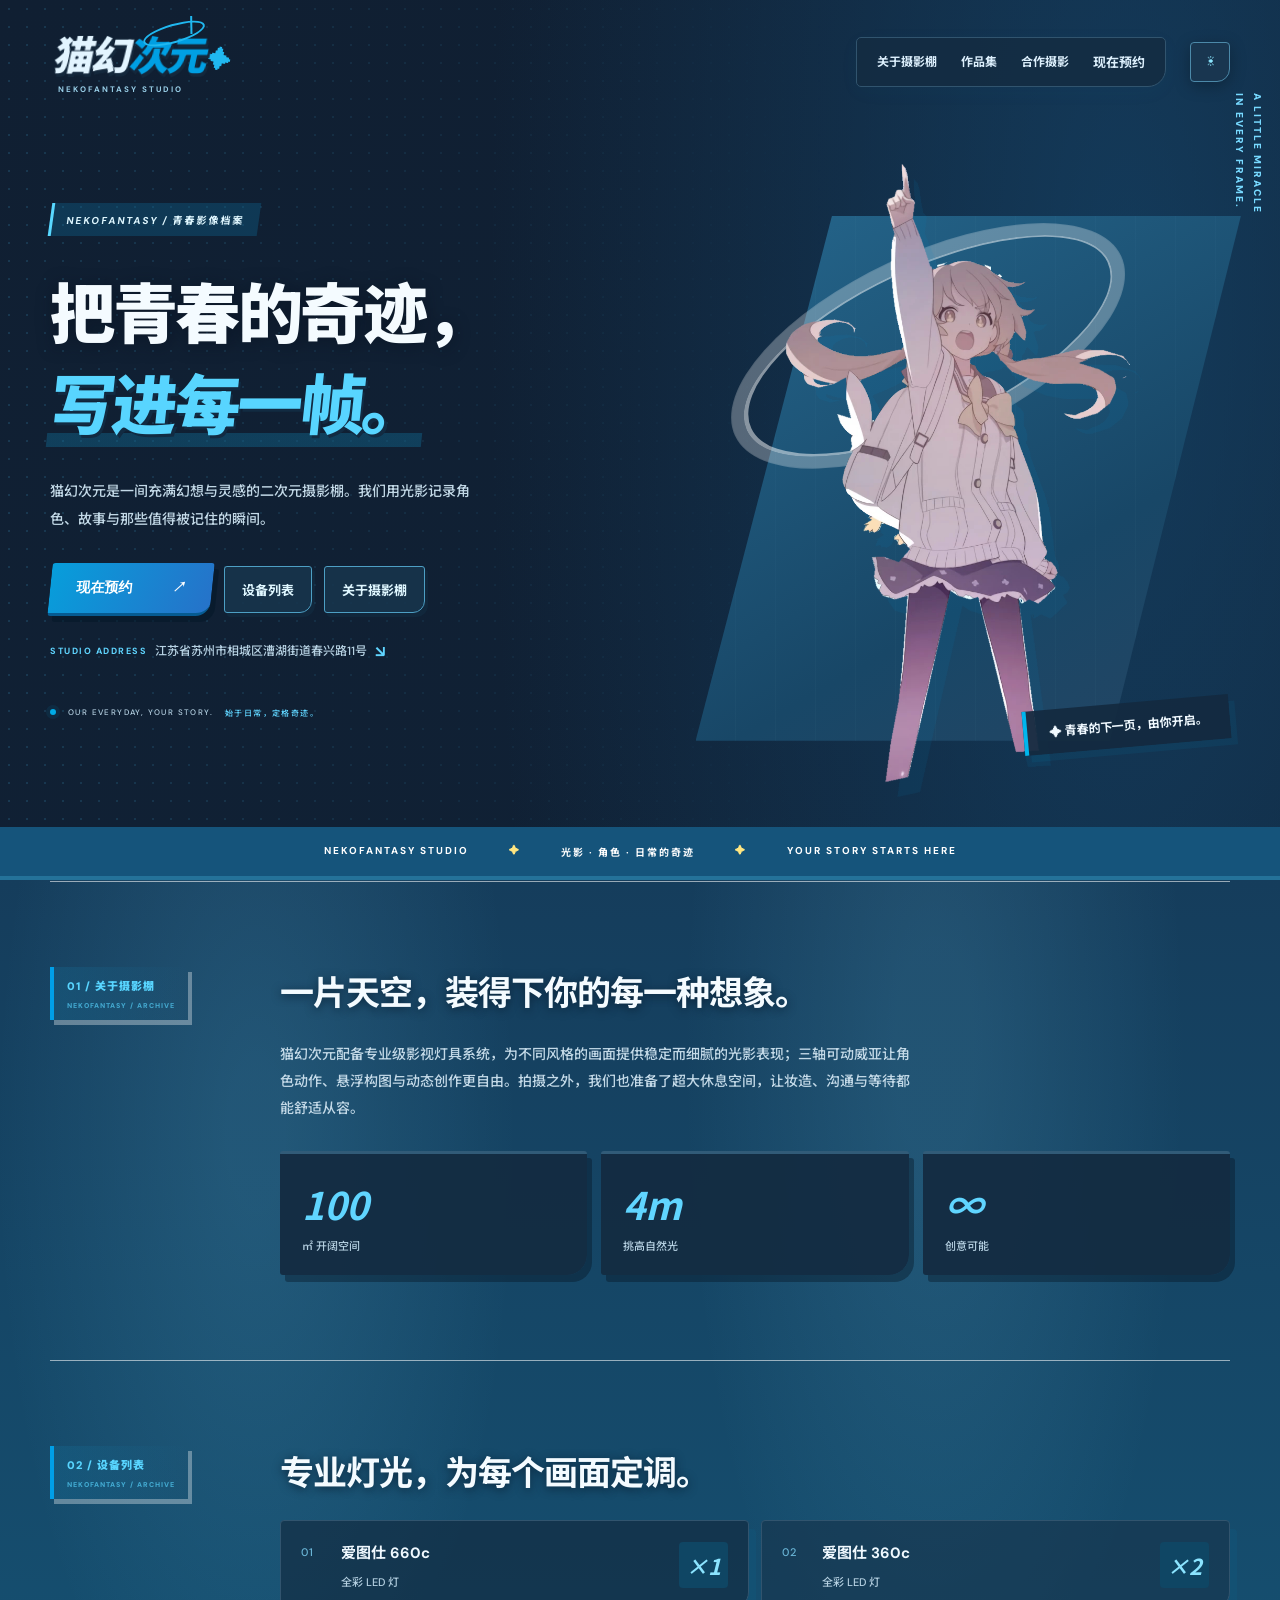
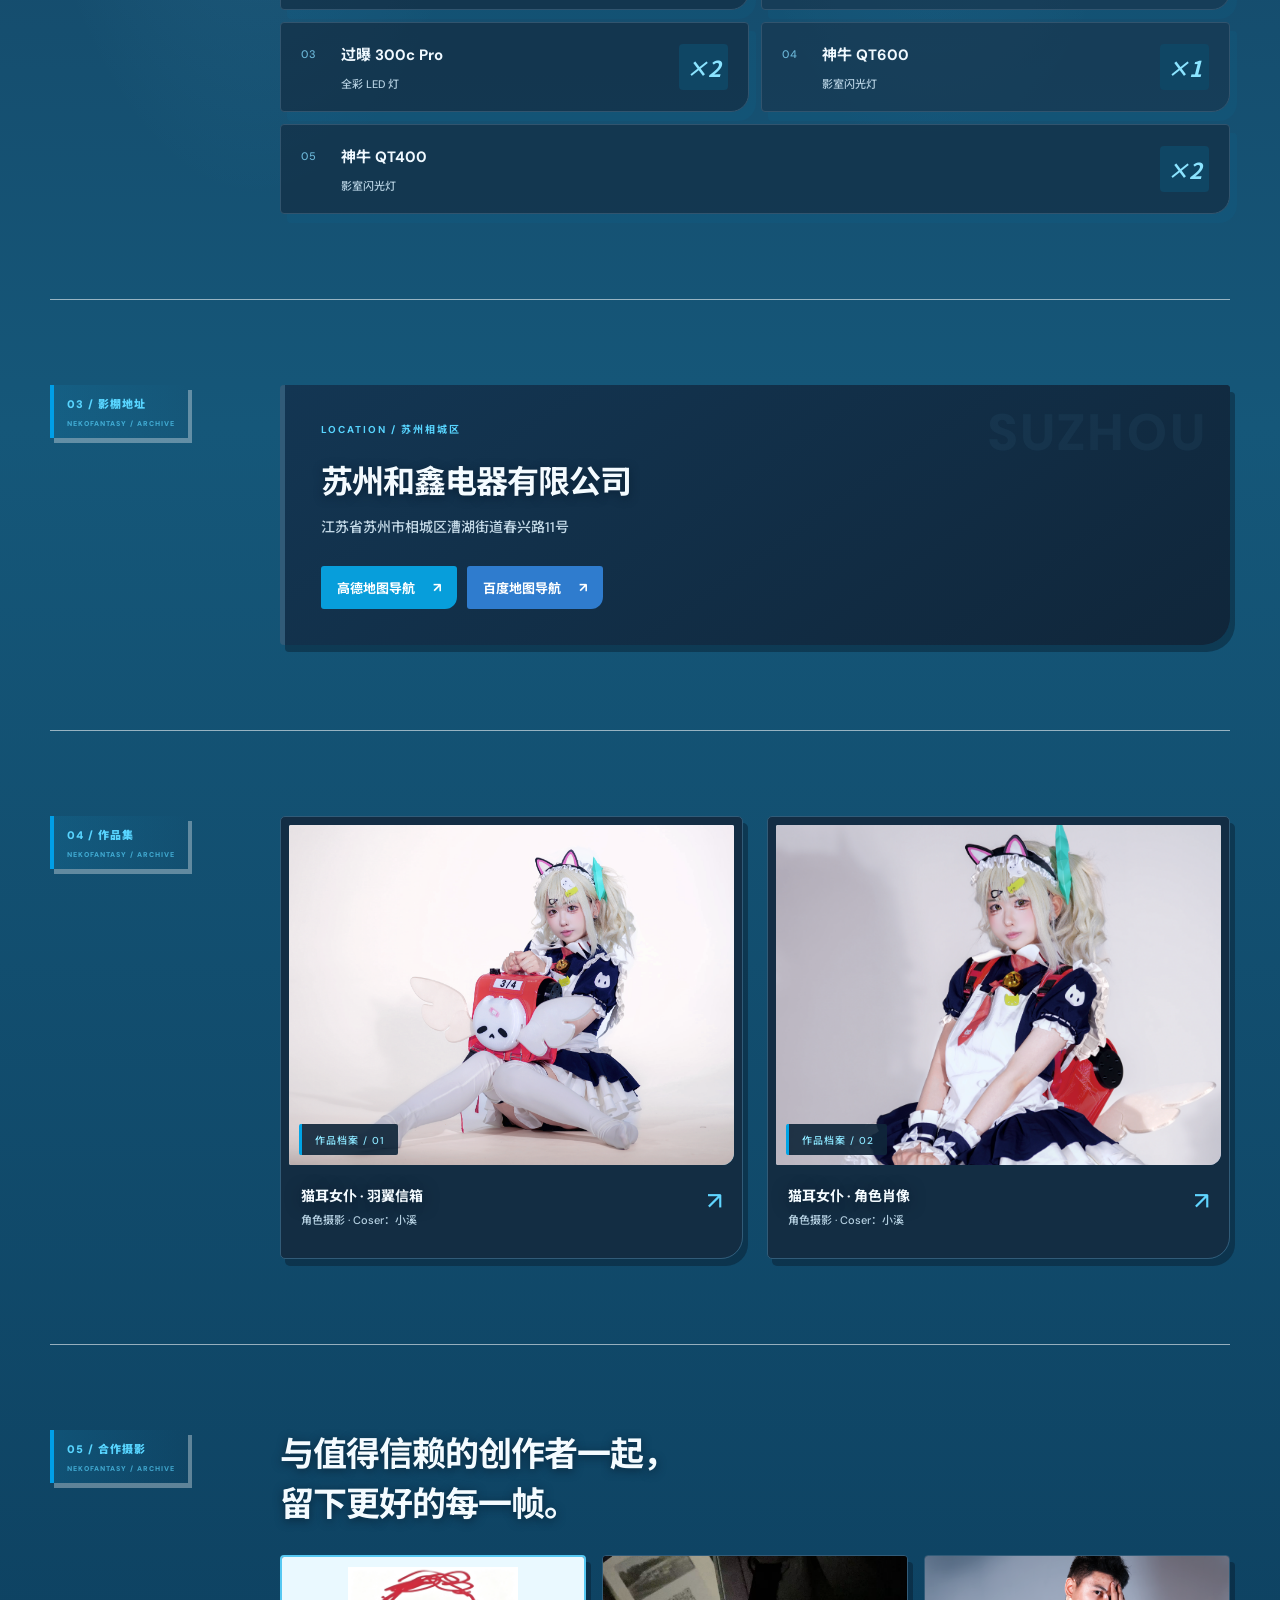
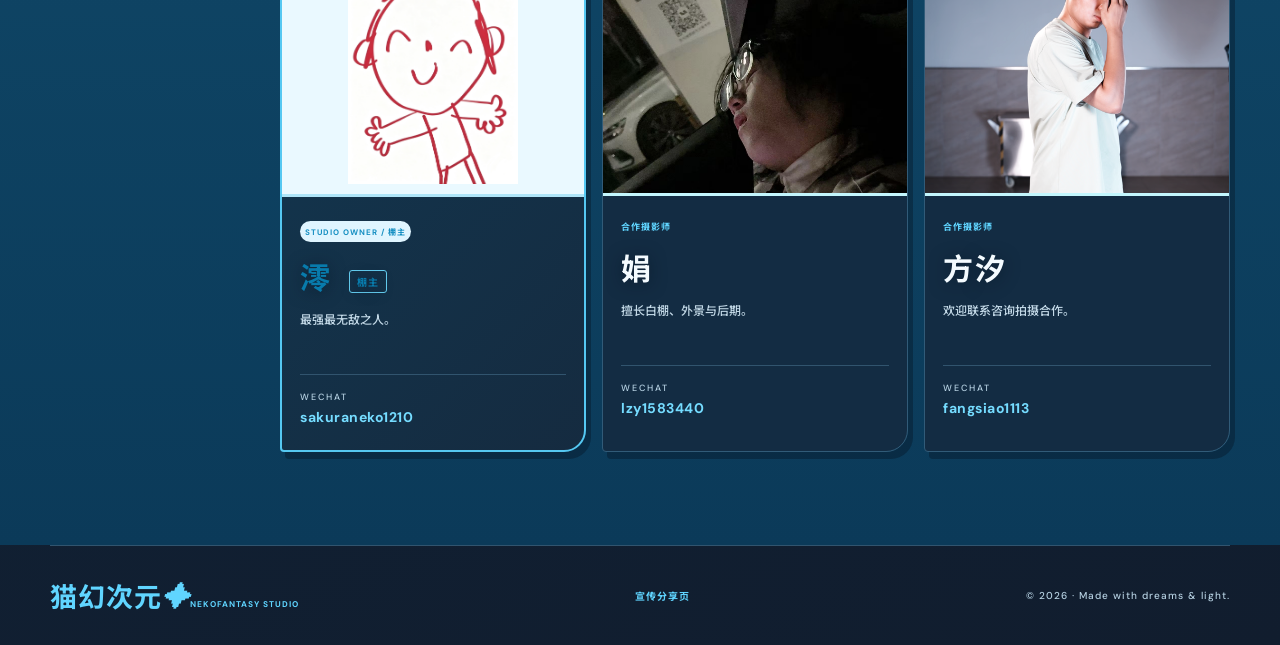
==== commit 29bb296f: "升级蔚蓝档案风格并增加预约二维码" ====
--- a/index.html
+++ b/index.html
@@ -5,6 +5,8 @@
   <meta name="viewport" content="width=device-width, initial-scale=1.0" />
   <meta name="description" content="猫幻次元是位于苏州相城区的二次元 Cosplay 摄影棚，配备专业影视灯具、三轴可动威亚与超大休息空间，提供白棚、外景与角色摄影创作支持。" />
   <meta name="keywords" content="苏州摄影棚,相城区摄影棚,苏州Cos摄影,Cosplay摄影棚,二次元摄影棚,白棚,威亚摄影,猫幻次元" />
+  <meta name="google-site-verification" content="4fY72O5cPYjX0pSWc8z7aPRl12Va-m_8RHFEiBlMr7A" />
+  <meta name="msvalidate.01" content="DE4A3081E208AB9B1AF16770EF72A2F1" />
   <link rel="canonical" href="https://nekosakura64.github.io/nekofantasy-studio/" />
   <meta property="og:type" content="website" />
   <meta property="og:locale" content="zh_CN" />
@@ -23,6 +25,7 @@
   <link rel="stylesheet" href="style.css" />
   <link rel="stylesheet" href="character.css" />
   <link rel="stylesheet" href="blue-campus.css" />
+  <link rel="stylesheet" href="archive-theme.css" />
   <script type="application/ld+json">{"@context":"https://schema.org","@type":"LocalBusiness","name":"猫幻次元","description":"苏州相城区二次元 Cosplay 摄影棚，提供白棚、外景与角色摄影创作支持。","url":"https://nekosakura64.github.io/nekofantasy-studio/","image":"https://nekosakura64.github.io/nekofantasy-studio/work-xiaoxi-01.png","address":{"@type":"PostalAddress","addressCountry":"CN","addressRegion":"江苏省","addressLocality":"苏州市相城区","streetAddress":"漕湖街道春兴路11号"}}</script>
 </head>
 <body>
@@ -35,16 +38,18 @@
   <main id="top">
     <section class="hero container">
       <div class="hero-copy">
-        <p class="eyebrow">青春定格 / MOMENT ARCHIVE</p>
+        <p class="eyebrow">NEKOFANTASY / 青春影像档案</p>
         <h1>把青春的奇迹，<br /><em>写进每一帧。</em></h1>
         <p class="intro">猫幻次元是一间充满幻想与灵感的二次元摄影棚。我们用光影记录角色、故事与那些值得被记住的瞬间。</p>
         <div class="actions"><button class="button primary contact-trigger" type="button">现在预约 <span>↗</span></button><a class="button secondary" href="#equipment">设备列表</a><a class="button secondary" href="#about">关于摄影棚</a></div>
         <a class="hero-address" href="#location"><span>STUDIO ADDRESS</span> 江苏省苏州市相城区漕湖街道春兴路11号 <b>↘</b></a>
-        <p class="hero-note">OUR EVERYDAY, YOUR STORY. <span>01 — 02</span></p>
+        <p class="hero-note"><span class="status-dot" aria-hidden="true"></span> OUR EVERYDAY, YOUR STORY. <span>始于日常，定格奇迹。</span></p>
       </div>
-      <div class="hero-art" aria-label="二次元动漫少女"><img class="character-image" src="character-cutout.png" alt="举起手臂的动漫少女" /></div>
+      <div class="hero-art" aria-label="二次元动漫少女"><span class="scene-caption" aria-hidden="true">A LITTLE MIRACLE<br />IN EVERY FRAME.</span><img class="character-image" src="character-cutout.png" alt="举起手臂的动漫少女" /><span class="scene-tag" aria-hidden="true">✦ 青春的下一页，由你开启。</span></div>
     </section>
+    <div class="archive-strip" aria-hidden="true"><span>NEKOFANTASY STUDIO</span><span>✦</span><span>光影 · 角色 · 日常的奇迹</span><span>✦</span><span>YOUR STORY STARTS HERE</span></div>
 
+    <div class="ocean-region">
     <section id="about" class="about container"><p class="section-number">01 / 关于摄影棚</p><div><h2>一片天空，装得下你的每一种想象。</h2><p>猫幻次元配备专业级影视灯具系统，为不同风格的画面提供稳定而细腻的光影表现；三轴可动威亚让角色动作、悬浮构图与动态创作更自由。拍摄之外，我们也准备了超大休息空间，让妆造、沟通与等待都能舒适从容。</p><div class="stats"><span><b>100</b>㎡ 开阔空间</span><span><b>4m</b> 挑高自然光</span><span><b>∞</b> 创意可能</span></div></div></section>
 
     <section id="equipment" class="equipment container"><p class="section-number">02 / 设备列表</p><div><h2>专业灯光，为每个画面定调。</h2><div class="equipment-list"><div class="equipment-item"><span class="equipment-index">01</span><strong>爱图仕 660c</strong><span class="equipment-type">全彩 LED 灯</span><b>×1</b></div><div class="equipment-item"><span class="equipment-index">02</span><strong>爱图仕 360c</strong><span class="equipment-type">全彩 LED 灯</span><b>×2</b></div><div class="equipment-item"><span class="equipment-index">03</span><strong>过曝 300c Pro</strong><span class="equipment-type">全彩 LED 灯</span><b>×2</b></div><div class="equipment-item"><span class="equipment-index">04</span><strong>神牛 QT600</strong><span class="equipment-type">影室闪光灯</span><b>×1</b></div><div class="equipment-item"><span class="equipment-index">05</span><strong>神牛 QT400</strong><span class="equipment-type">影室闪光灯</span><b>×2</b></div></div></div></section>
@@ -54,12 +59,13 @@
     <section id="work" class="work container"><p class="section-number">04 / 作品集</p><div class="projects"><article><div class="project-image project-a"><img src="work-xiaoxi-01.png" alt="Coser 小溪的横幅作品" /><span>作品档案 / 01</span></div><div class="project-meta"><div><h3>猫耳女仆 · 羽翼信箱</h3><p>角色摄影 · Coser：小溪</p></div><span class="arrow">↗</span></div></article><article><div class="project-image project-b"><img src="work-xiaoxi-02.png" alt="Coser 小溪的竖幅作品" /><span>作品档案 / 02</span></div><div class="project-meta"><div><h3>猫耳女仆 · 角色肖像</h3><p>角色摄影 · Coser：小溪</p></div><span class="arrow">↗</span></div></article></div></section>
 
     <section id="partners" class="partners container"><p class="section-number">05 / 合作摄影</p><div><h2>与值得信赖的创作者一起，<br />留下更好的每一帧。</h2><div class="partner-list"><article class="partner-card mio-card"><img src="partner-mio.png" alt="棚主澪" /><div class="partner-info"><span class="partner-role">STUDIO OWNER / 棚主</span><h3>澪 <b>棚主</b></h3><p>最强最无敌之人。</p><div class="partner-wechat"><span>WECHAT</span><strong>sakuraneko1210</strong></div></div></article><article class="partner-card"><img src="partner-juan.jpg" alt="合作摄影师娟" /><div class="partner-info"><span class="partner-role">合作摄影师</span><h3>娟</h3><p>擅长白棚、外景与后期。</p><div class="partner-wechat"><span>WECHAT</span><strong>lzy1583440</strong></div></div></article><article class="partner-card"><img src="partner-fangxi.png" alt="合作摄影师方汐" /><div class="partner-info"><span class="partner-role">合作摄影师</span><h3>方汐</h3><p>欢迎联系咨询拍摄合作。</p><div class="partner-wechat"><span>WECHAT</span><strong>fangsiao1113</strong></div></div></article></div></div></section>
+    </div>
 
   </main>
-  <footer class="container"><span>© 2026 猫幻次元</span><a href="share.html">宣传分享页</a><span>Made with dreams & light.</span></footer>
+  <footer class="container"><a class="footer-brand" href="#top" aria-label="返回猫幻次元首页"><span class="footer-brand-main"><span>猫幻</span><b>次元</b><i aria-hidden="true">✦</i></span><small>NEKOFANTASY STUDIO</small></a><a href="share.html">宣传分享页</a><span>© 2026 · Made with dreams & light.</span></footer>
   <div class="contact-modal" id="contact-modal" aria-hidden="true" role="dialog" aria-modal="true" aria-labelledby="contact-title">
     <div class="modal-backdrop" data-close-contact></div>
-    <div class="modal-card"><button class="modal-close" type="button" aria-label="关闭预约窗口" data-close-contact>×</button><span class="modal-label">BOOKING / 微信</span><h2 id="contact-title">现在预约拍摄</h2><p>添加微信，获取档期与拍摄咨询。</p><strong>sakuraneko1210</strong></div>
+    <div class="modal-card"><button class="modal-close" type="button" aria-label="关闭预约窗口" data-close-contact>×</button><span class="modal-label">BOOKING / 微信</span><h2 id="contact-title">现在预约拍摄</h2><p>扫描二维码或添加微信，获取档期与拍摄咨询。</p><img class="wechat-qr" src="wechat-qr-mio.jpg" alt="猫幻次元预约微信二维码，微信号 sakuraneko1210" /><span class="contact-or">或</span><div class="wechat-id"><strong>微信号：sakuraneko1210</strong><button class="copy-wechat" type="button" data-wechat="sakuraneko1210">复制</button></div></div>
   </div>
   <script src="script.js?v=3"></script>
 </body>
--- a/archive-theme.css
+++ b/archive-theme.css
@@ -0,0 +1,109 @@
+/* Blue skies, geometric panels and character archives. */
+:root { --archive-blue:#009fe8; --archive-deep:#25485f; --archive-yellow:#ffe681; }
+body { background:radial-gradient(ellipse at 88% 4%,#bdeeff 0,transparent 36%),linear-gradient(160deg,#fff 0%,#f0faff 48%,#fff 100%); }
+body::before { content:''; position:fixed; inset:0; z-index:-1; pointer-events:none; background-image:radial-gradient(#48b7e72b 1px,transparent 1px); background-size:18px 18px; mask-image:linear-gradient(90deg,#000,transparent 65%); }
+.nav { position:relative; z-index:3; border-bottom:0; padding:24px 0 18px; }
+.nav-links { background:var(--surface); padding:4px 20px; gap:24px; border:1px solid var(--line); border-radius:5px 5px 18px 5px; box-shadow:0 5px 20px #248ab50a; }
+.nav-links a { font-size:12px; }
+.logo-title { font-size:40px; }
+.theme-toggle { width:40px; height:40px; border-radius:4px 4px 13px 4px; }
+.hero { min-height:710px; }
+.hero-copy { padding:65px 0 90px; }
+.eyebrow { background:#e0f5ff; color:#168fbc; font-size:10px; border-left:3px solid var(--archive-blue); padding:9px 14px; }
+h1 { font-size:clamp(42px,5.1vw,68px); line-height:1.4; font-weight:900; letter-spacing:-2.5px; }
+h1 em { display:inline-block; color:var(--archive-blue); transform:skew(-6deg); text-shadow:3px 3px #fff; background:linear-gradient(transparent 79%,#8ddfff80 79%,#8ddfff80 94%,transparent 94%); }
+.intro { max-width:430px; }
+.primary { border:0; border-bottom:3px solid #0085c3; border-radius:3px 3px 14px 3px; background:linear-gradient(110deg,#00b9f0,#0099e3); box-shadow:4px 5px 0 #0c9dd522; font-size:14px; cursor:pointer; }
+.secondary { border-radius:3px 3px 12px 3px; box-shadow:3px 4px 0 #2da6d30d; }
+.hero-note { gap:12px; align-items:center; font-size:8px; letter-spacing:1.4px; margin-top:42px; flex-wrap:wrap; }
+.status-dot { width:6px; height:6px; border-radius:50%; background:#00abe6; box-shadow:0 0 0 4px #00abe615; }
+.hero-art { height:640px; position:relative; }
+.hero-art::before { inset:10% -2% 8% 2%; background:repeating-linear-gradient(0deg,transparent 0 39px,#ffffff70 40px),repeating-linear-gradient(90deg,transparent 0 39px,#ffffff70 40px),linear-gradient(150deg,#b4eaff,#59cbf0 65%,#d6f6ff); clip-path:polygon(25% 0,100% 0,76% 100%,0 100%); }
+.hero-art::after { content:''; position:absolute; width:72%; height:24%; border:2px solid #fff; border-left:5px solid #fff; border-radius:50%; transform:rotate(-25deg); top:18%; left:8%; z-index:-1; box-shadow:0 0 0 12px #ffffff25,0 0 0 13px #ffffff80; }
+.character-image { position:relative; left:auto; bottom:auto; z-index:1; filter:drop-shadow(12px 15px 0 #008bca18); }
+.scene-caption { position:absolute; right:0; top:4%; color:#108dc2; font-size:10px; font-weight:900; letter-spacing:2px; line-height:1.8; transform:rotate(90deg); transform-origin:right bottom; }
+.scene-tag { position:absolute; bottom:7%; right:0; z-index:2; padding:13px 22px; background:var(--surface); color:var(--ink); border-left:4px solid #00b6ed; font-size:12px; font-weight:700; box-shadow:6px 7px #079cce15; transform:rotate(-5deg); }
+.archive-strip { display:flex; justify-content:center; gap:40px; flex-wrap:wrap; background:#069ede; color:#fff; padding:17px 24px; font-size:10px; letter-spacing:2px; font-weight:700; border-bottom:4px solid #c8efff; }
+.archive-strip span:nth-child(even) { color:var(--archive-yellow); }
+.ocean-region { position:relative; isolation:isolate; overflow:hidden; padding:1px 0 8px; background:linear-gradient(180deg,#dff7ff 0%,#b8edff 15%,#87d9f1 48%,#d5f7ff 100%); }
+.ocean-region::before { content:''; position:absolute; inset:0; z-index:-2; background:radial-gradient(ellipse at 22% 7%,#fff 0 2%,transparent 17%),radial-gradient(ellipse at 48% 11%,#fff 0 3%,transparent 21%),radial-gradient(ellipse at 80% 5%,#fff 0 2%,transparent 19%),linear-gradient(180deg,#e8fbff 0 12%,#93dff3 28%,#39b9df 58%,#b6ebf6 100%); }
+.ocean-region::after { content:none; }
+.ocean-region .about,.ocean-region .equipment,.ocean-region .location,.ocean-region .work,.ocean-region .partners { position:relative; z-index:1; border-color:#ffffff8f; }
+.ocean-region .about h2,.ocean-region .equipment h2,.ocean-region .location h2,.ocean-region .partners h2 { text-shadow:0 2px 0 #ffffffa8; }
+.ocean-region .section-number { box-shadow:4px 5px 0 #ffffff55; }
+.ocean-region .stats > span,.ocean-region .equipment-item,.ocean-region .projects article,.ocean-region .partner-card,.ocean-region .location-content { box-shadow:7px 9px 0 #056f9d1b; }
+.about,.equipment,.location,.work,.partners { padding:85px 0; grid-template-columns:190px minmax(0,1fr); gap:40px; }
+.section-number { position:relative; margin:0; border:0; border-left:4px solid var(--archive-blue); padding:10px 13px; background:linear-gradient(90deg,#b5eaff70,transparent); align-self:start; color:#108bbe; font-weight:900; white-space:nowrap; }
+.section-number::after { content:'NEKOFANTASY / ARCHIVE'; display:block; font-size:7px; margin-top:8px; letter-spacing:1px; opacity:.65; }
+.about h2,.equipment h2,.partners h2 { font-size:clamp(24px,2.7vw,34px); }
+.stats { gap:14px; }
+.stats > span { border:0; border-top:3px solid #54c6f1; border-radius:3px 3px 20px 3px; padding:22px; background:var(--surface); box-shadow:0 6px 26px #237fa00b; }
+.stats b { font-style:italic; font-size:38px; }
+.equipment-list { display:grid; grid-template-columns:repeat(2,minmax(0,1fr)); gap:12px; border:0; }
+.equipment-item { position:relative; grid-template-columns:30px 1fr auto; gap:10px; border:1px solid var(--line); border-radius:4px 4px 18px 4px; padding:20px; background:var(--surface); }
+.equipment-item:nth-child(even) { background:var(--surface); }
+.equipment-type { grid-column:2; font-size:11px; }
+.equipment-item b { grid-column:3; grid-row:1 / 3; padding:7px; background:#e1f5ff; border-radius:4px; font-style:italic; }
+.equipment-item:last-child { grid-column:1 / -1; }
+.location-content { border:0; border-radius:4px 4px 28px 4px; min-height:0; border-left:5px solid #0ba7e5; }
+.address-card { position:relative; padding:36px; background:linear-gradient(115deg,#e4f7ff,#ffffff); }
+.address-card::after { content:'SUZHOU'; position:absolute; right:22px; top:14px; font-size:clamp(25px,4vw,52px); color:#008bc70a; font-weight:900; letter-spacing:4px; pointer-events:none; }
+.map-actions { margin-top:26px; }
+.map-link { border-radius:3px 3px 12px 3px; }
+.projects article { padding:8px; border-radius:5px 5px 22px 5px; box-shadow:7px 8px #40b2e012; transition:transform .2s; }
+.projects article:hover { transform:translateY(-4px); }
+.project-image { border-radius:2px 2px 12px 2px; }
+.project-image span { position:absolute; bottom:10px; left:10px; margin:0; padding:8px 13px; border-left:3px solid #00a4e6; }
+.project-meta { padding:20px 12px 14px; }
+.partner-list { grid-template-columns:repeat(3,minmax(0,1fr)); gap:16px; }
+.partner-card { display:flex; flex-direction:column; min-width:0; border-radius:4px 4px 22px 4px; box-shadow:5px 6px #2a9ec010; }
+.partner-card img { height:240px; min-height:0; object-position:50% 40%; border-bottom:3px solid #afe5f8; }
+.partner-info { padding:24px 18px; flex:1; }
+.partner-role { font-size:9px; letter-spacing:1px; }
+.partner-info h3 { font-size:30px; }
+.partner-info p { font-size:12px; min-height:44px; line-height:1.8; }
+.partner-wechat { margin-top:20px; padding-top:16px; }
+.partner-wechat strong { font-size:14px; overflow-wrap:anywhere; }
+.mio-card { border:2px solid #55c8f2; }
+.mio-card img { background:#f2fbff; }
+.mio-card .partner-role { padding:5px; font-size:8px; }
+footer { align-items:center; gap:24px; flex-wrap:wrap; padding:30px 0; }
+.footer-brand-main { font-size:27px; }
+.modal-card { border-top:5px solid #00afea; border-radius:5px 5px 26px 5px; }
+.wechat-qr { display:block; width:min(230px,100%); margin:20px auto 0; padding:7px; border:1px solid #9addf3; border-radius:4px 4px 18px 4px; background:#fff; box-shadow:5px 6px 0 #00a8df14; }
+.contact-or { display:block; width:fit-content; margin:13px auto 0; padding:3px 12px; color:#44839e; font-size:12px; font-weight:700; }
+.wechat-id { display:flex; align-items:stretch; margin-top:0; }
+.modal-card .wechat-id strong { flex:1; margin:0; border-right:0; }
+.copy-wechat { min-width:64px; border:0; border-left:1px solid #8fd6ed; background:#e5f8ff; color:#087eaf; font:700 12px 'DM Sans','Noto Sans SC',sans-serif; cursor:pointer; transition:background .2s,color .2s; }
+.copy-wechat:hover { background:#c8effb; }
+.copy-wechat.is-copied { background:#0aa2dc; color:#fff; }
+body.dark .wechat-qr { border-color:#4f9ab9; box-shadow:5px 6px 0 #071a2b88; }
+body.dark .contact-or { color:#a9d9ec; }
+body.dark .copy-wechat { border-color:#317b9d; background:#16435d; color:#a5e6fc; }
+body.dark .copy-wechat.is-copied { background:#1687bd; color:#fff; }
+.share-page .share-visual { transform:rotate(2deg); border-radius:5px 5px 28px 5px; overflow:hidden; }
+.share-page .nav-links { display:flex; }
+body.dark { background:radial-gradient(ellipse at 88% 8%,#17548080,transparent 40%),linear-gradient(155deg,#101f32,#102338 60%,#111d2e); --cyan:#60d5ff; }
+body.dark .nav { background:none; }
+body.dark .nav-links { background:#142c42dd; }
+body.dark h1 em { text-shadow:3px 3px #122b42; background:linear-gradient(transparent 79%,#126f9966 79%,#126f9966 94%,transparent 94%); }
+body.dark .hero-art::before { background:repeating-linear-gradient(90deg,transparent 0 39px,#b6edff0a 40px),linear-gradient(150deg,#25668c,#184767 65%,#254563); }
+body.dark .hero-art::after { opacity:.5; }
+body.dark .scene-caption { color:#77d9ff; }
+body.dark .archive-strip { background:#15547b; border-color:#247299; }
+body.dark .ocean-region { background:linear-gradient(180deg,#193d5a 0%,#164f73 35%,#0c3b5c 100%); }
+body.dark .ocean-region::before { background:radial-gradient(ellipse at 20% 9%,#75d9ff22 0 2%,transparent 18%),radial-gradient(ellipse at 73% 6%,#7edcff1f 0 3%,transparent 19%),linear-gradient(180deg,#153d5c 0%,#155779 40%,#0b3a59 100%); }
+body.dark .ocean-region::after { opacity:.72; background:repeating-radial-gradient(ellipse at 20% 88%,transparent 0 34px,#76dfff22 35px 38px,transparent 39px 69px),repeating-radial-gradient(ellipse at 77% 58%,transparent 0 42px,#8ae6ff1d 43px 46px,transparent 47px 85px),linear-gradient(180deg,#0f6f9855 0%,#0a3e6366 100%); }
+body.dark .ocean-region .about h2,body.dark .ocean-region .equipment h2,body.dark .ocean-region .location h2,body.dark .ocean-region .partners h2 { text-shadow:0 2px 10px #071a2bbb; }
+body.dark .section-number { background:linear-gradient(90deg,#1478a540,transparent); }
+body.dark .equipment-item b { background:#0f4664; color:#8be4ff; }
+body.dark .address-card::after { color:#72d5ff0d; }
+body.dark .mio-card { border-color:#55c8f2; }
+@media(max-width:1000px) { .nav-links { gap:15px; padding:3px 12px; } .about,.equipment,.location,.work,.partners { grid-template-columns:1fr; gap:26px; } .hero-art { height:560px; } .scene-caption { right:10px; } }
+@media(max-width:700px) {
+  .container { width:calc(100% - 36px); } .nav { gap:14px; padding-top:18px; } .logo-title { font-size:33px; } .nav>.theme-toggle { margin-left:auto; } .nav-links { order:3; width:100%; justify-content:space-between; margin:0; padding:4px 12px; gap:8px; } .nav-links a,.nav-contact { font-size:11px; }
+  .hero-copy { padding:25px 0 0; } .hero { min-height:0; } h1 { font-size:clamp(34px,8.8vw,56px); letter-spacing:-1.5px; } .intro { font-size:13px; } .hero-art { height:430px; width:min(100%,440px); margin:20px auto 15px; } .scene-tag { right:10px; font-size:10px; } .scene-caption { right:22px; font-size:8px; } .archive-strip { gap:16px; font-size:8px; } .archive-strip span:last-child,.archive-strip span:nth-child(4) { display:none; }
+  .about,.equipment,.location,.work,.partners { padding:48px 0; } .stats > span { padding:16px 10px; } .stats b { font-size:30px; } .equipment-list { grid-template-columns:1fr; } .equipment-item:last-child { grid-column:auto; } .equipment-item { padding:16px; } .address-card { padding:27px 20px; } .map-link { font-size:12px; padding:12px; }
+  .partner-list { grid-template-columns:1fr; } .partner-card { display:grid; grid-template-columns:115px minmax(0,1fr); } .partner-card img { height:100%; min-height:245px; border-bottom:0; } .partner-info { padding:20px 16px; } .partner-info p { min-height:0; } .partner-wechat { margin-top:16px; } footer { justify-content:center; text-align:center; } footer>span:last-child { width:100%; font-size:9px; } .share-page .share-visual { transform:none; }
+}
+@media(prefers-reduced-motion:reduce) { *,*::before,*::after { transition:none !important; } }
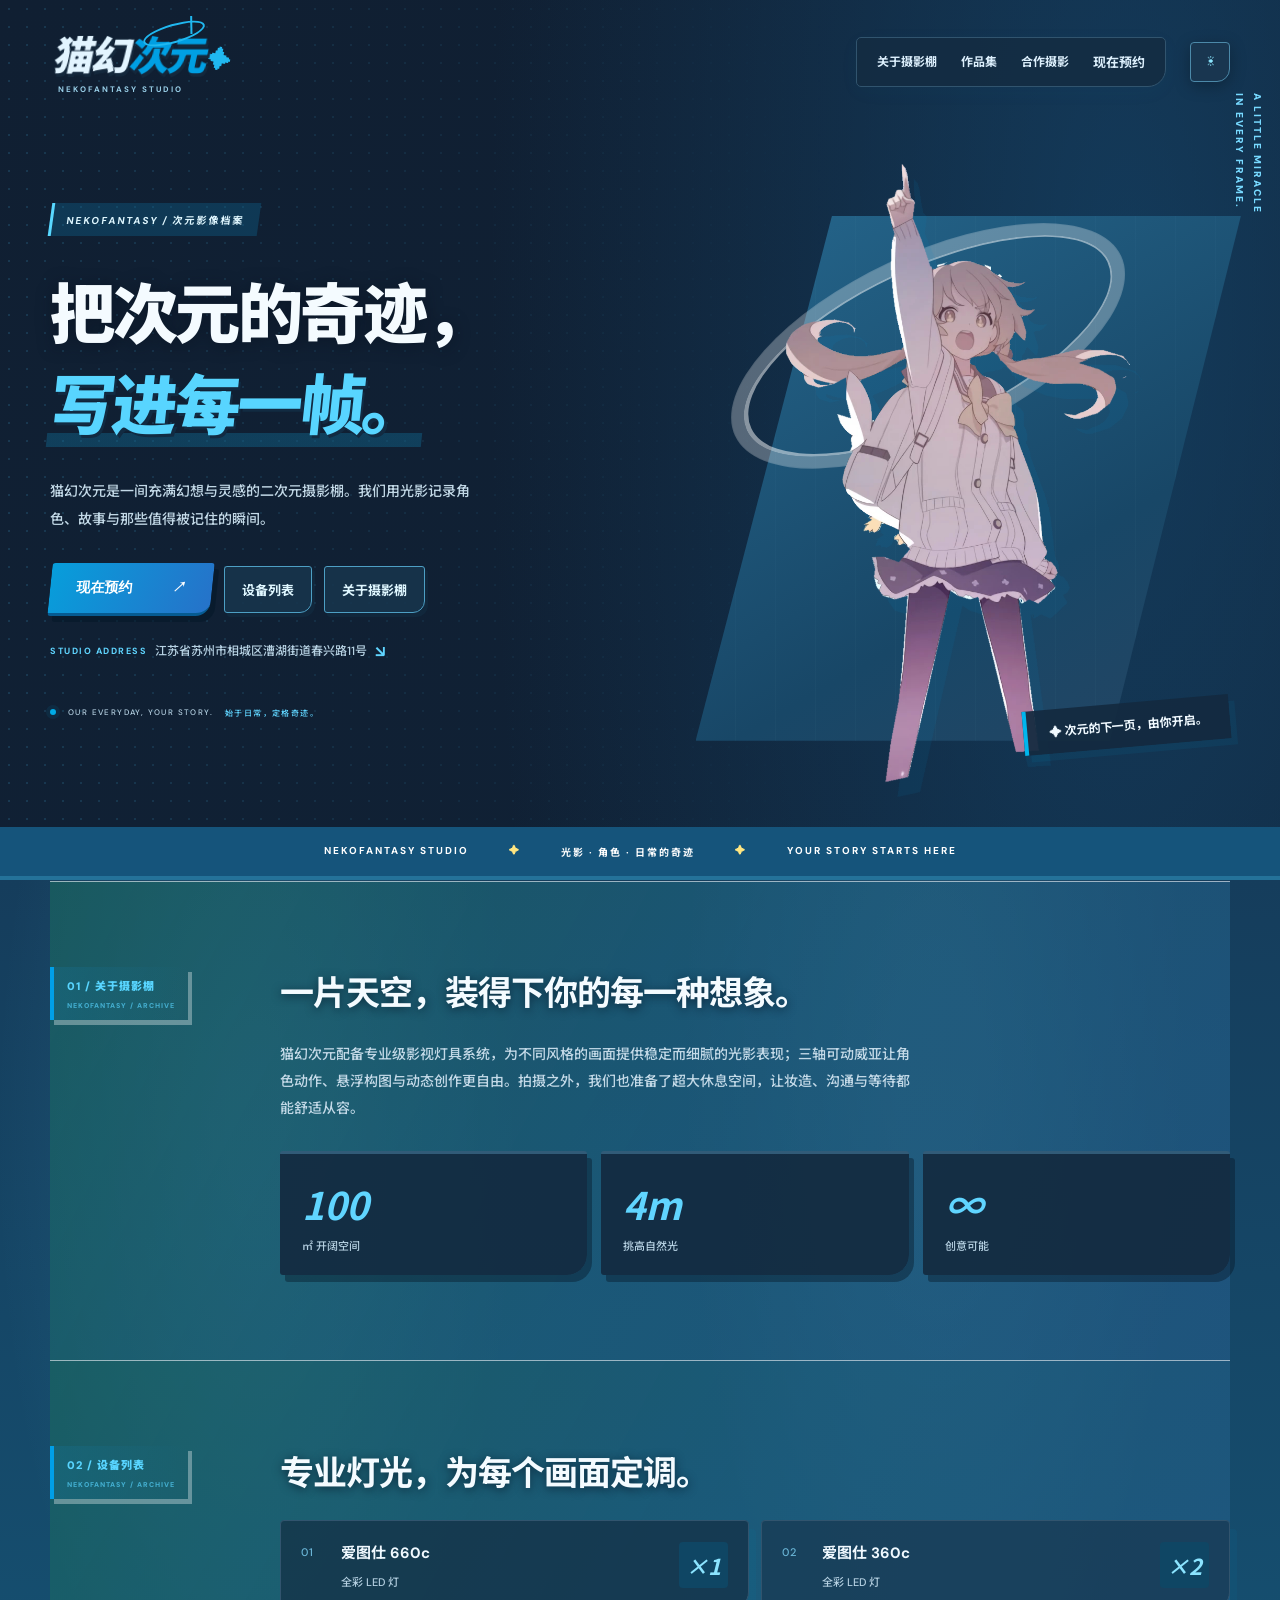
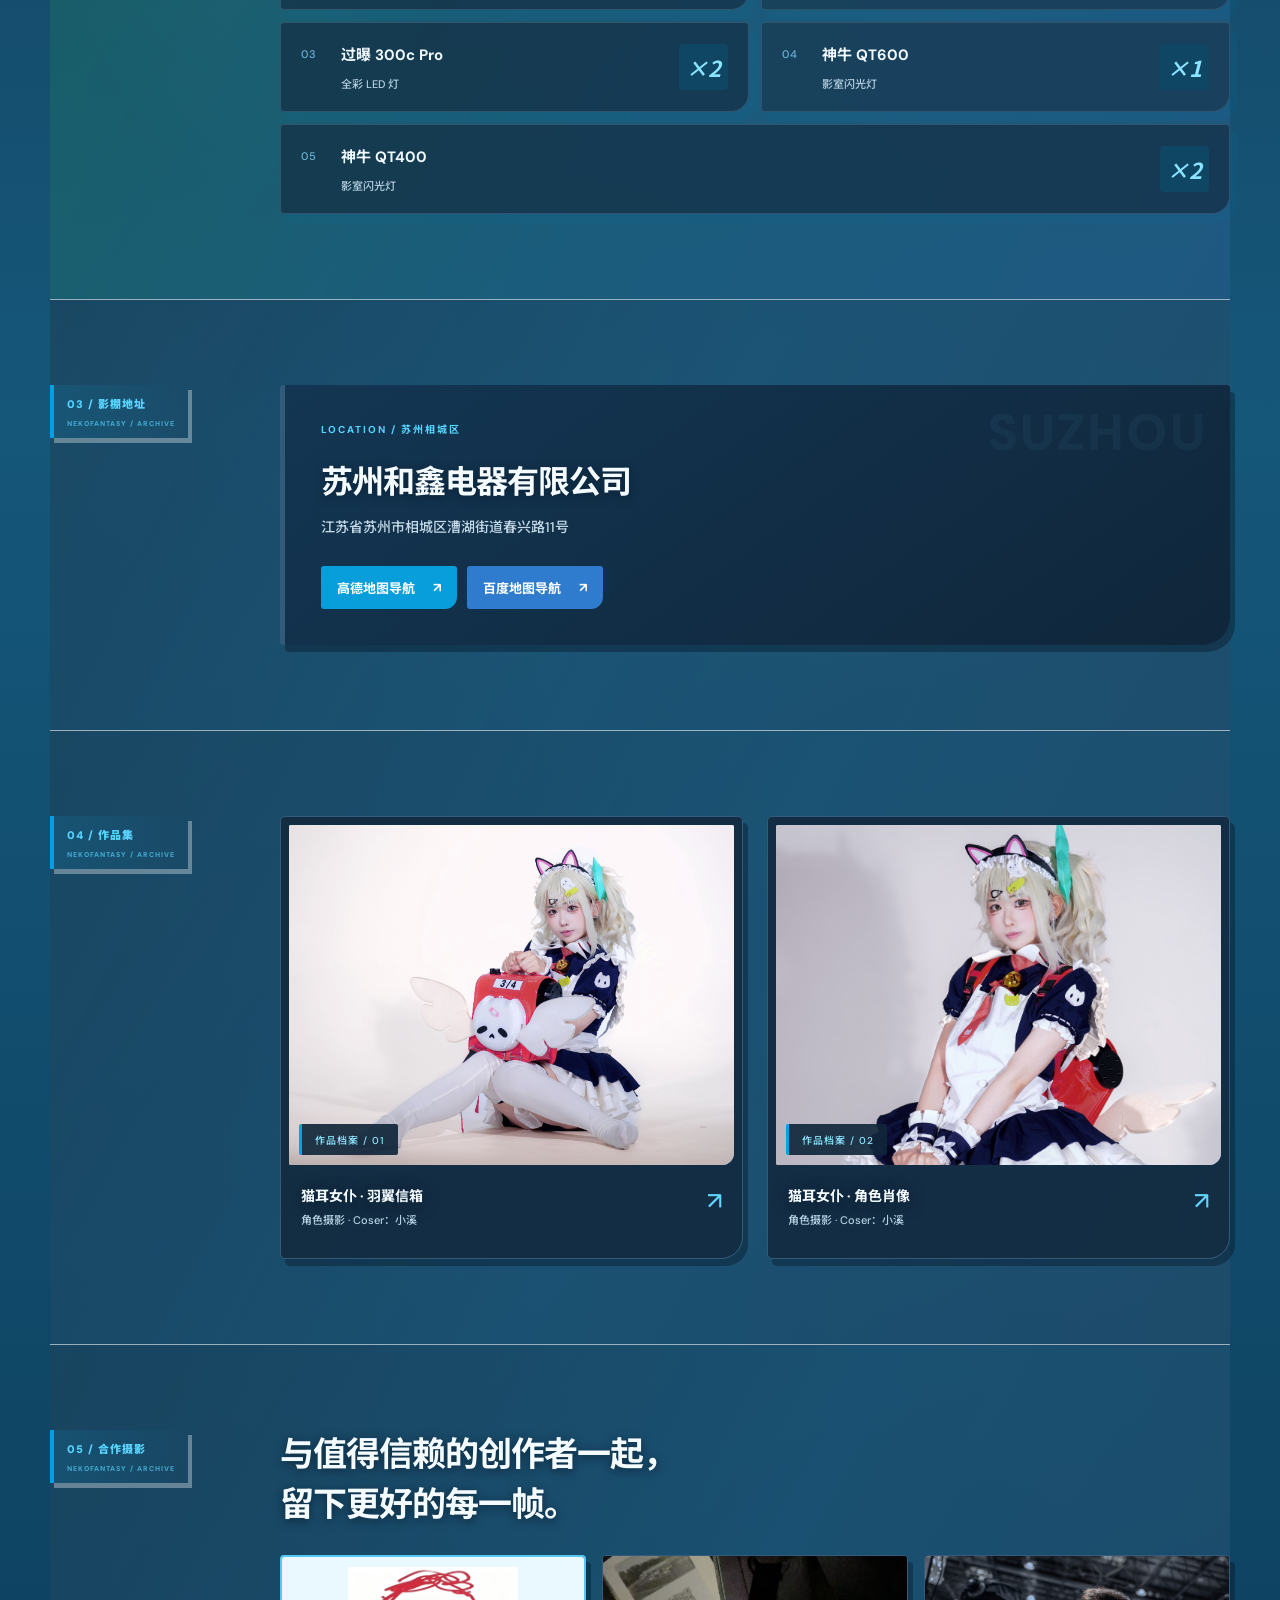
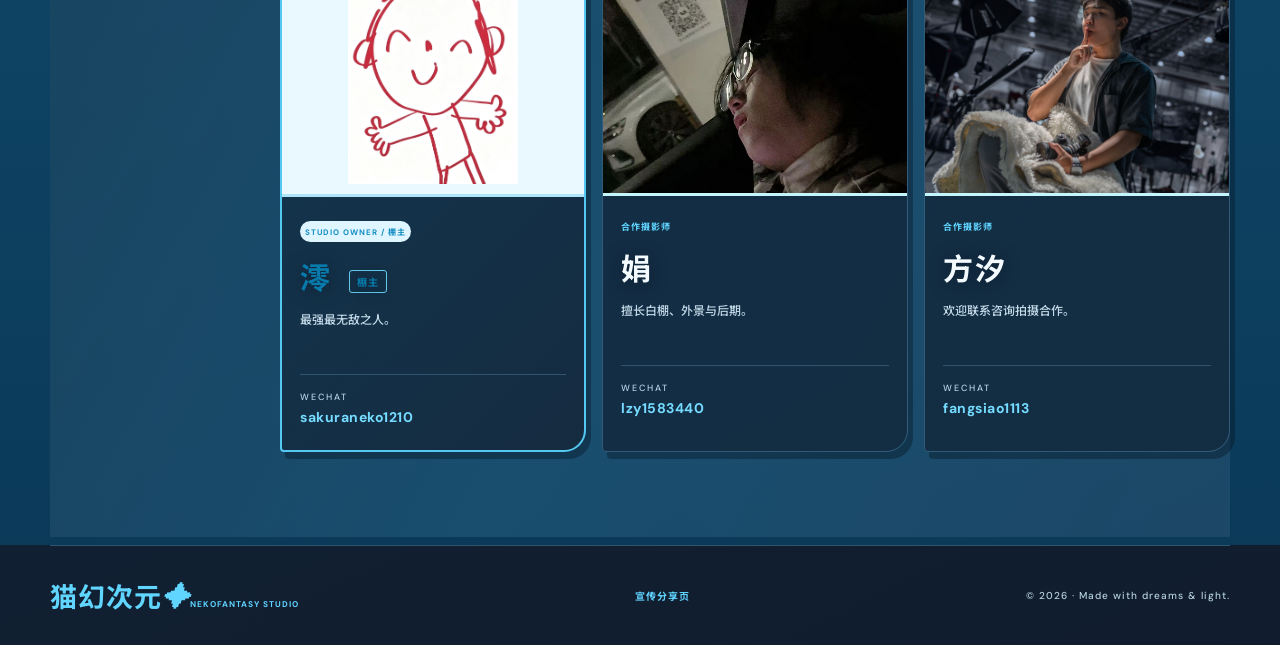
==== commit 9b81c718: "更新分区渐变背景与方汐头像" ====
--- a/index.html
+++ b/index.html
@@ -38,14 +38,14 @@
   <main id="top">
     <section class="hero container">
       <div class="hero-copy">
-        <p class="eyebrow">NEKOFANTASY / 青春影像档案</p>
-        <h1>把青春的奇迹，<br /><em>写进每一帧。</em></h1>
+        <p class="eyebrow">NEKOFANTASY / 次元影像档案</p>
+        <h1>把次元的奇迹，<br /><em>写进每一帧。</em></h1>
         <p class="intro">猫幻次元是一间充满幻想与灵感的二次元摄影棚。我们用光影记录角色、故事与那些值得被记住的瞬间。</p>
         <div class="actions"><button class="button primary contact-trigger" type="button">现在预约 <span>↗</span></button><a class="button secondary" href="#equipment">设备列表</a><a class="button secondary" href="#about">关于摄影棚</a></div>
         <a class="hero-address" href="#location"><span>STUDIO ADDRESS</span> 江苏省苏州市相城区漕湖街道春兴路11号 <b>↘</b></a>
         <p class="hero-note"><span class="status-dot" aria-hidden="true"></span> OUR EVERYDAY, YOUR STORY. <span>始于日常，定格奇迹。</span></p>
       </div>
-      <div class="hero-art" aria-label="二次元动漫少女"><span class="scene-caption" aria-hidden="true">A LITTLE MIRACLE<br />IN EVERY FRAME.</span><img class="character-image" src="character-cutout.png" alt="举起手臂的动漫少女" /><span class="scene-tag" aria-hidden="true">✦ 青春的下一页，由你开启。</span></div>
+      <div class="hero-art" aria-label="二次元动漫少女"><span class="scene-caption" aria-hidden="true">A LITTLE MIRACLE<br />IN EVERY FRAME.</span><img class="character-image" src="character-cutout.png" alt="举起手臂的动漫少女" /><span class="scene-tag" aria-hidden="true">✦ 次元的下一页，由你开启。</span></div>
     </section>
     <div class="archive-strip" aria-hidden="true"><span>NEKOFANTASY STUDIO</span><span>✦</span><span>光影 · 角色 · 日常的奇迹</span><span>✦</span><span>YOUR STORY STARTS HERE</span></div>
 
--- a/archive-theme.css
+++ b/archive-theme.css
@@ -29,6 +29,8 @@
 .ocean-region::before { content:''; position:absolute; inset:0; z-index:-2; background:radial-gradient(ellipse at 22% 7%,#fff 0 2%,transparent 17%),radial-gradient(ellipse at 48% 11%,#fff 0 3%,transparent 21%),radial-gradient(ellipse at 80% 5%,#fff 0 2%,transparent 19%),linear-gradient(180deg,#e8fbff 0 12%,#93dff3 28%,#39b9df 58%,#b6ebf6 100%); }
 .ocean-region::after { content:none; }
 .ocean-region .about,.ocean-region .equipment,.ocean-region .location,.ocean-region .work,.ocean-region .partners { position:relative; z-index:1; border-color:#ffffff8f; }
+.ocean-region .about,.ocean-region .equipment { background:linear-gradient(118deg,#b9f4ecb8 0%,#8edff0a6 48%,#86c9e98c 100%); }
+.ocean-region .location,.ocean-region .work,.ocean-region .partners { background:linear-gradient(118deg,#e8faffd9 0%,#c9effad1 52%,#b7e2f4bd 100%); }
 .ocean-region .about h2,.ocean-region .equipment h2,.ocean-region .location h2,.ocean-region .partners h2 { text-shadow:0 2px 0 #ffffffa8; }
 .ocean-region .section-number { box-shadow:4px 5px 0 #ffffff55; }
 .ocean-region .stats > span,.ocean-region .equipment-item,.ocean-region .projects article,.ocean-region .partner-card,.ocean-region .location-content { box-shadow:7px 9px 0 #056f9d1b; }
@@ -95,6 +97,8 @@
 body.dark .ocean-region::before { background:radial-gradient(ellipse at 20% 9%,#75d9ff22 0 2%,transparent 18%),radial-gradient(ellipse at 73% 6%,#7edcff1f 0 3%,transparent 19%),linear-gradient(180deg,#153d5c 0%,#155779 40%,#0b3a59 100%); }
 body.dark .ocean-region::after { opacity:.72; background:repeating-radial-gradient(ellipse at 20% 88%,transparent 0 34px,#76dfff22 35px 38px,transparent 39px 69px),repeating-radial-gradient(ellipse at 77% 58%,transparent 0 42px,#8ae6ff1d 43px 46px,transparent 47px 85px),linear-gradient(180deg,#0f6f9855 0%,#0a3e6366 100%); }
 body.dark .ocean-region .about h2,body.dark .ocean-region .equipment h2,body.dark .ocean-region .location h2,body.dark .ocean-region .partners h2 { text-shadow:0 2px 10px #071a2bbb; }
+body.dark .ocean-region .about,body.dark .ocean-region .equipment { background:linear-gradient(118deg,#1a695f99 0%,#1e6180a6 52%,#245b88a6 100%); }
+body.dark .ocean-region .location,body.dark .ocean-region .work,body.dark .ocean-region .partners { background:linear-gradient(118deg,#1b435cb8 0%,#1d5374c7 52%,#214c6bc4 100%); }
 body.dark .section-number { background:linear-gradient(90deg,#1478a540,transparent); }
 body.dark .equipment-item b { background:#0f4664; color:#8be4ff; }
 body.dark .address-card::after { color:#72d5ff0d; }
